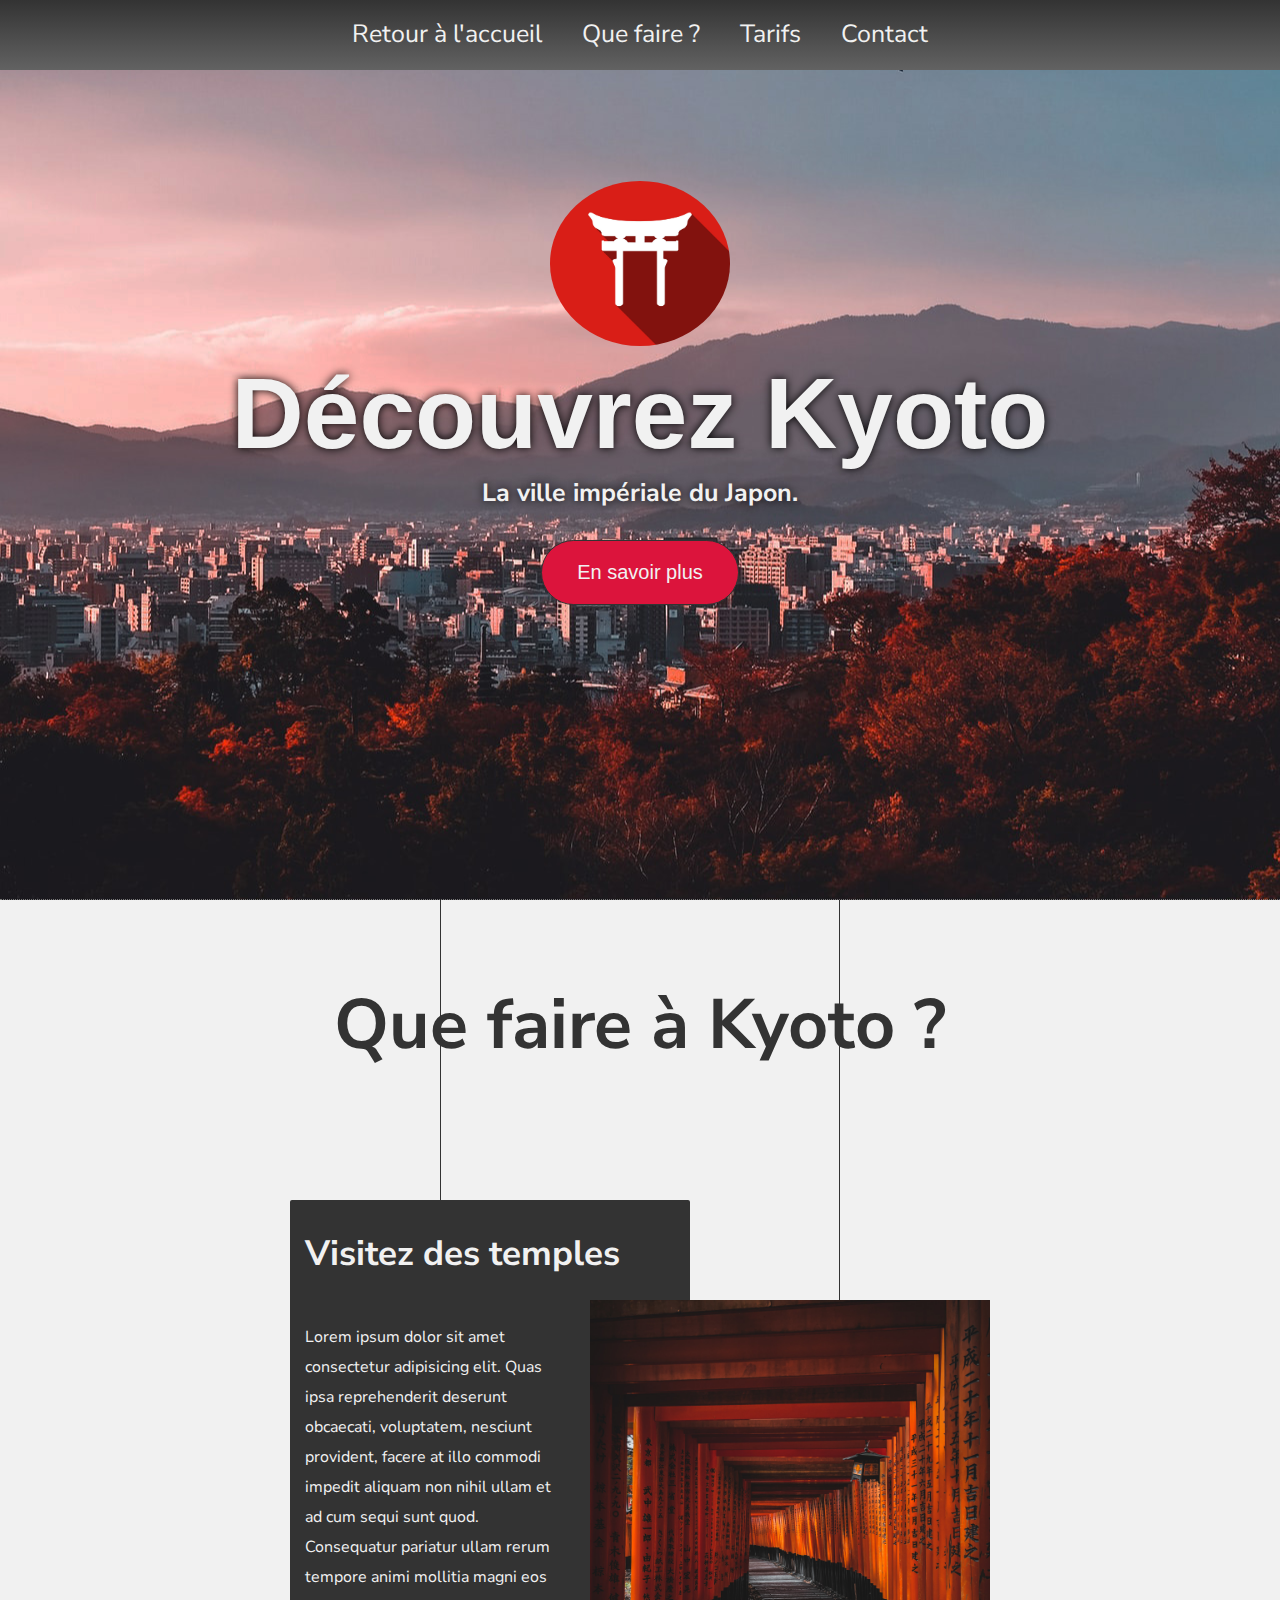
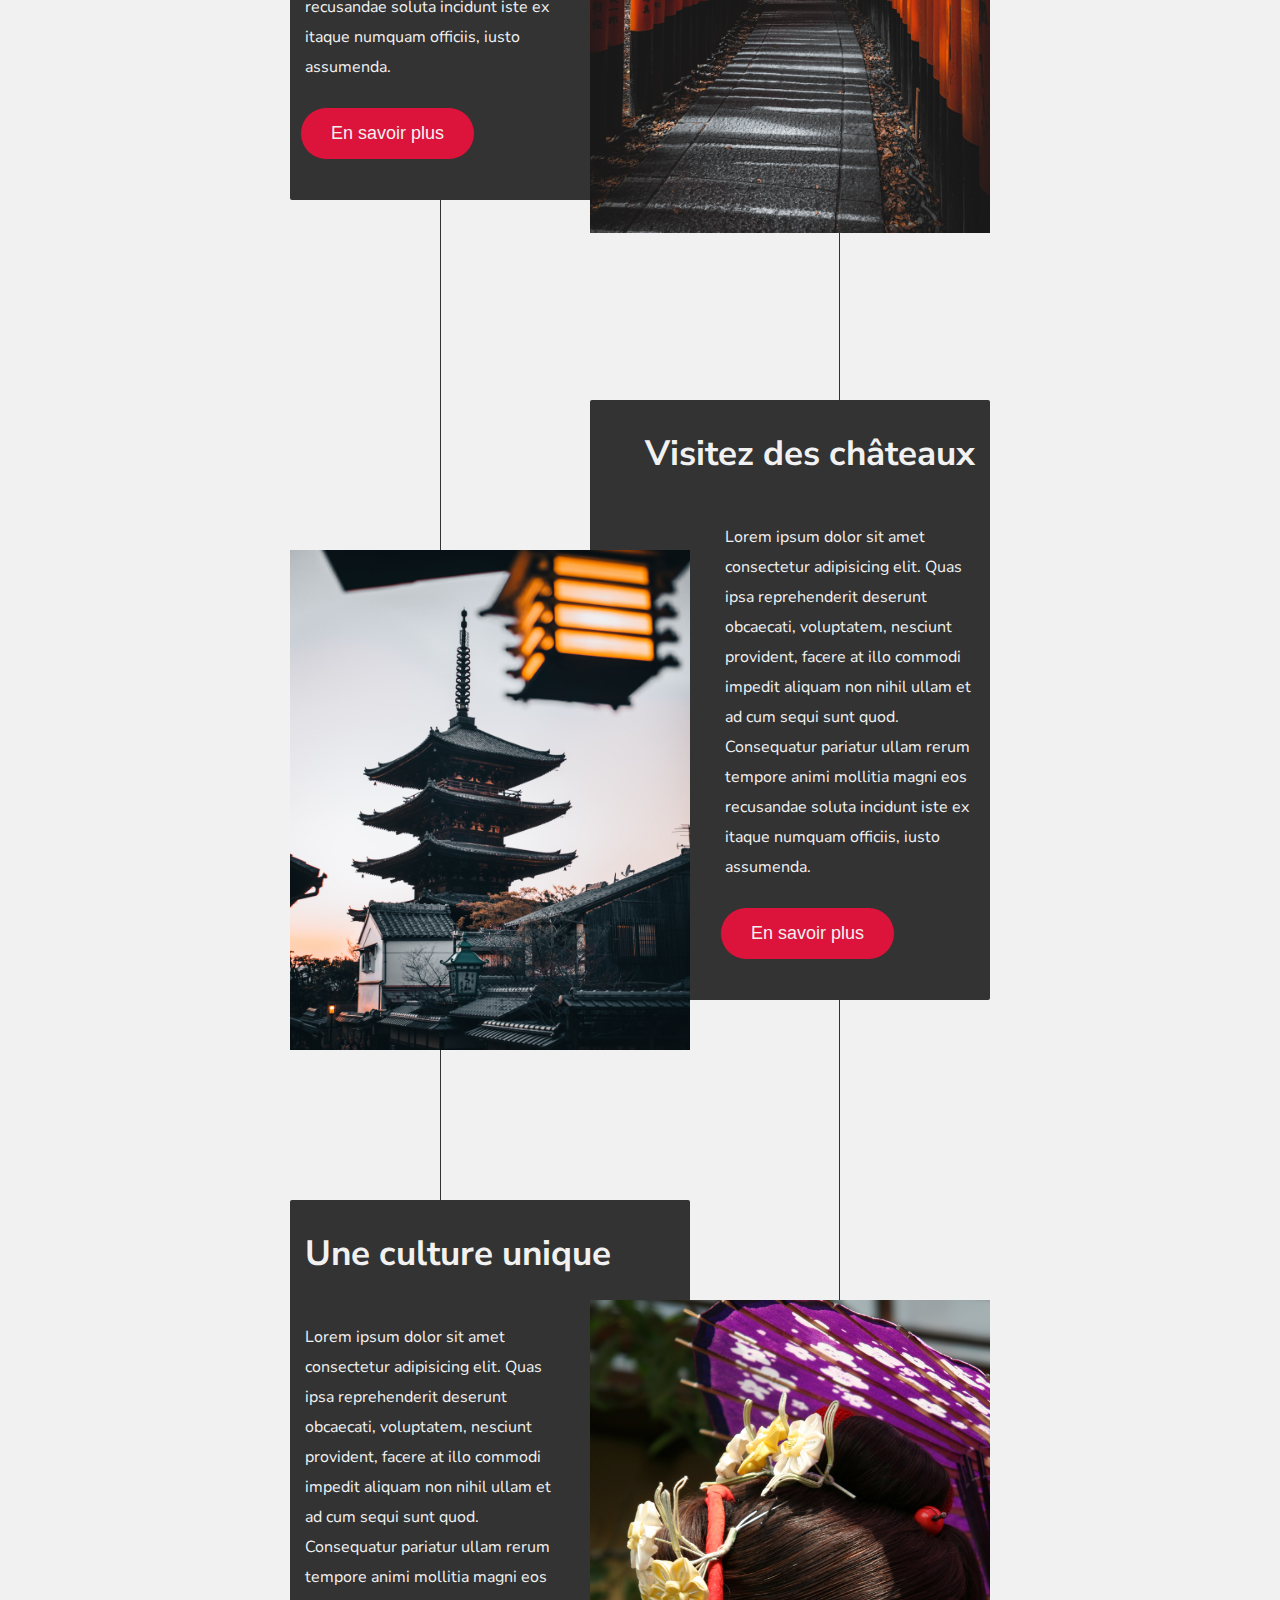
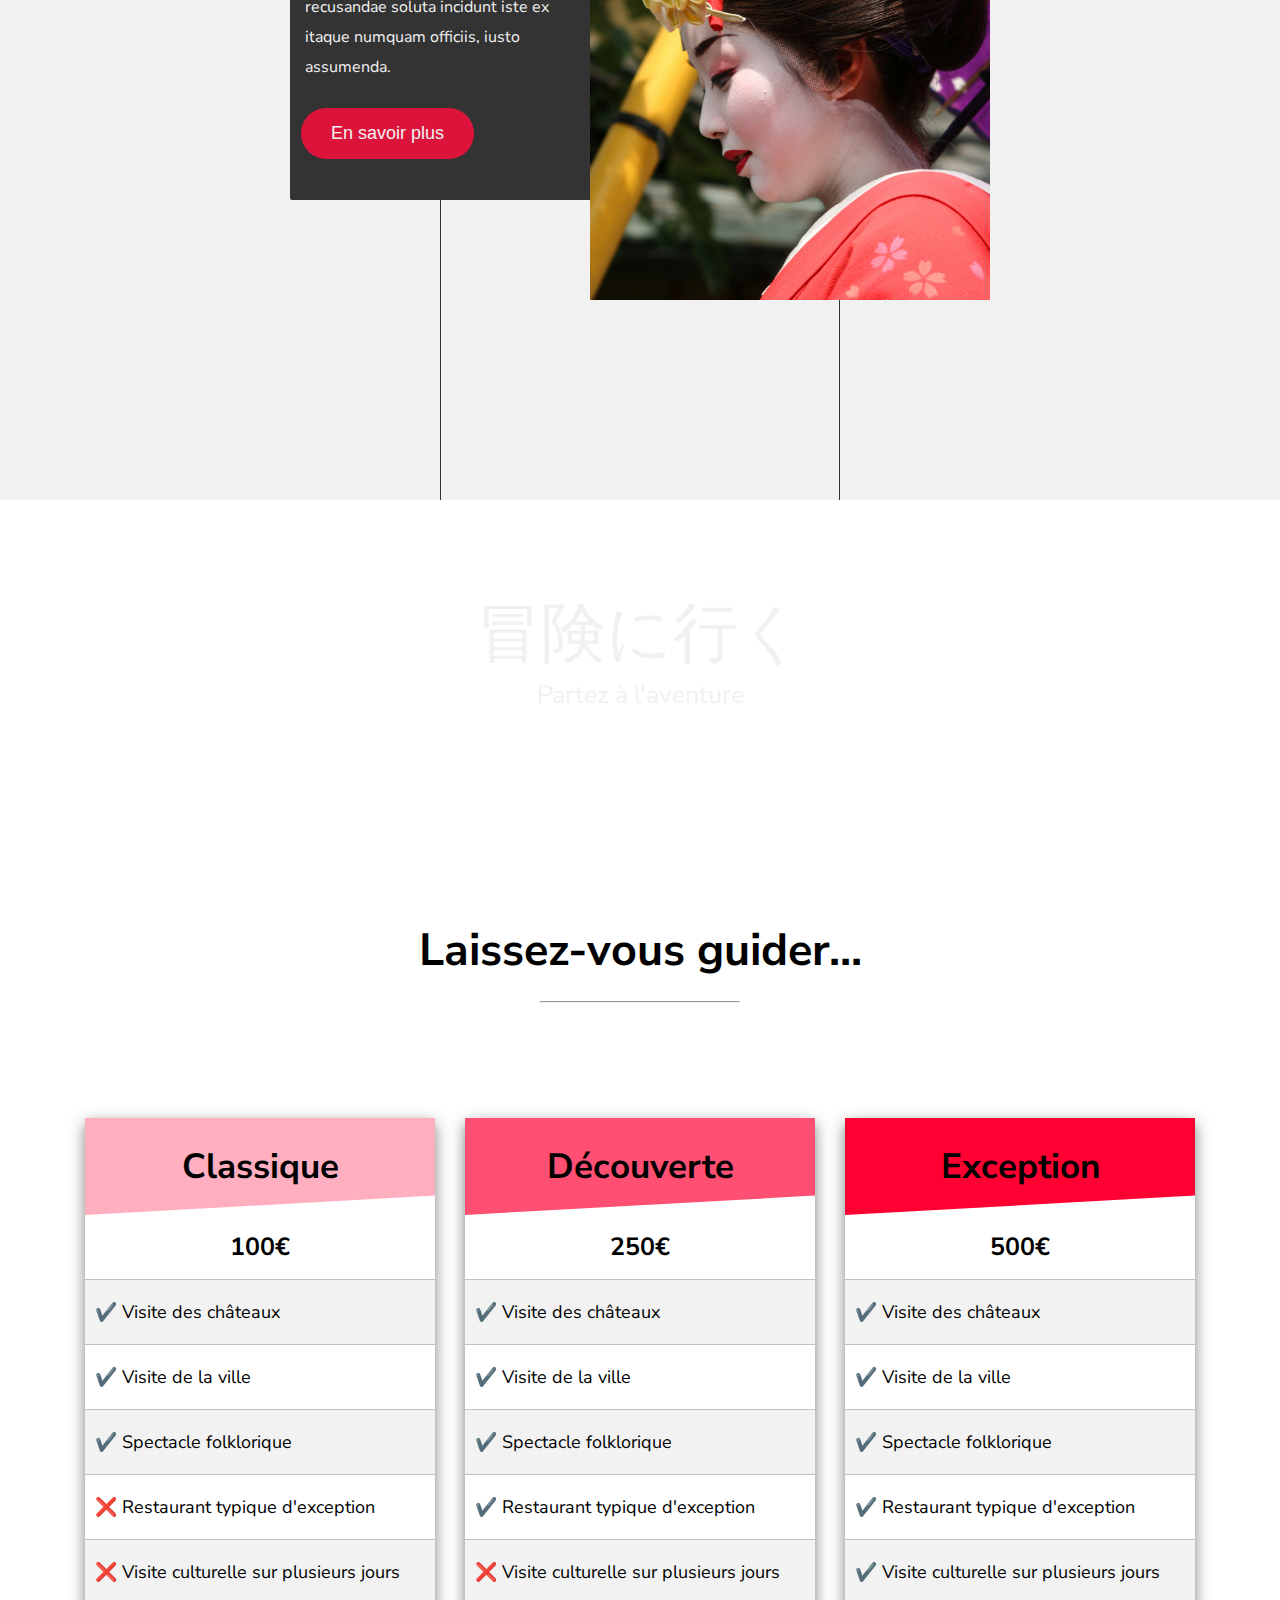
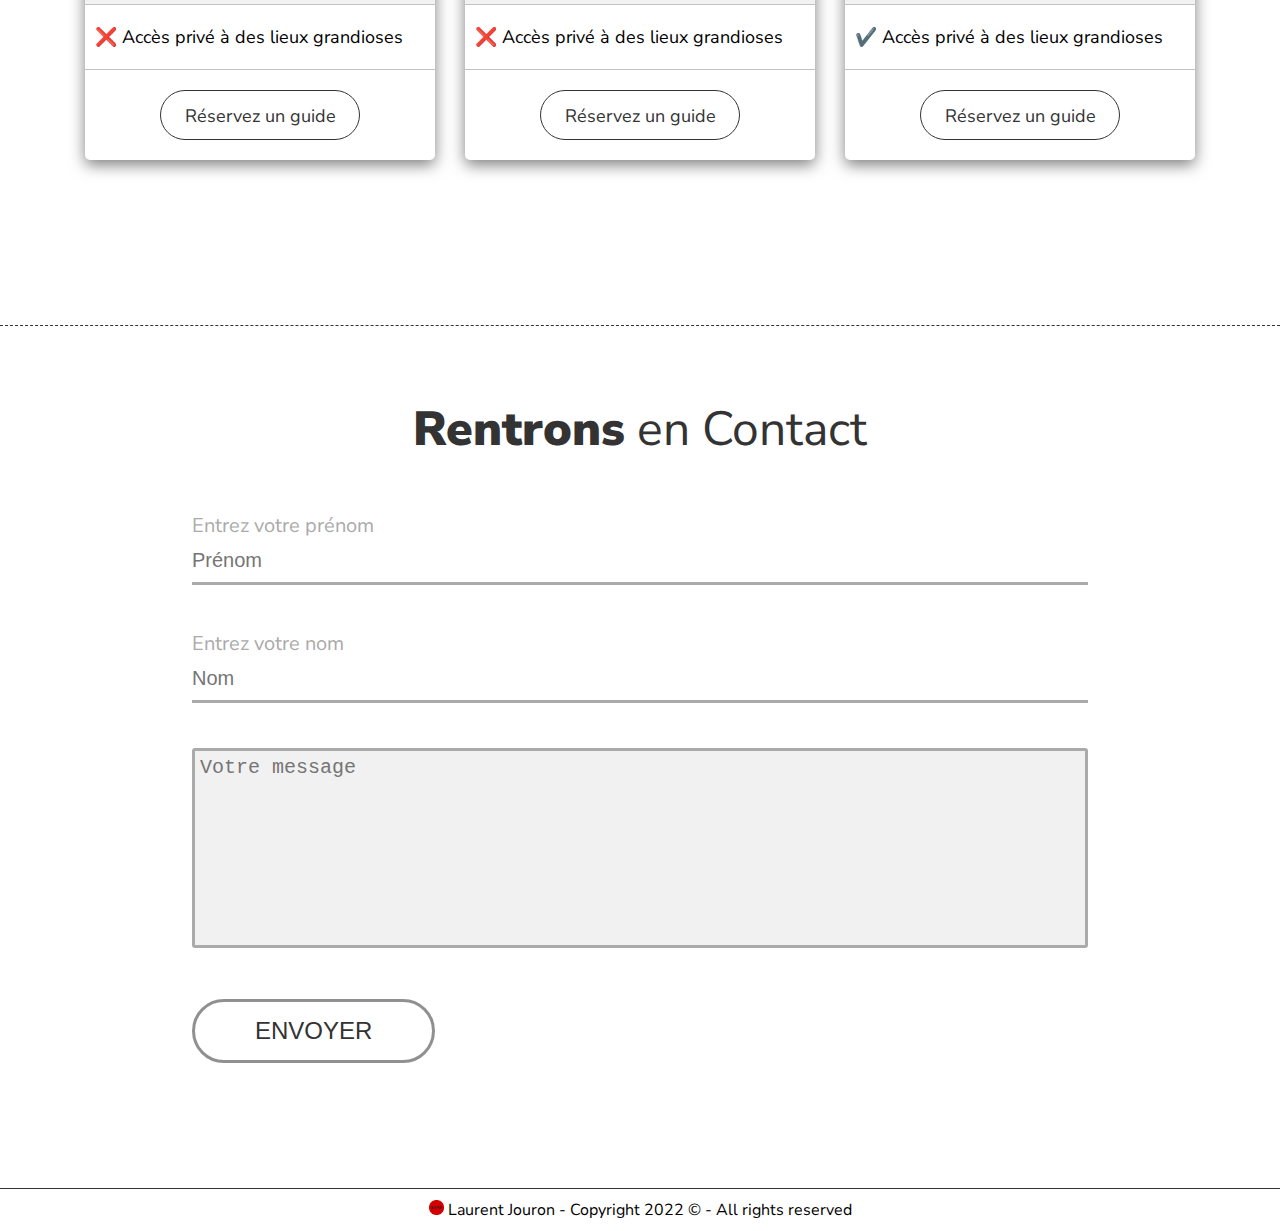
==== coiffeur_developpeur.html @ b781e4c7 "ajout Kyoto" ====
<!DOCTYPE html>
<html lang="fr">
<head>
    <meta charset="UTF-8">
    <meta name="viewport" content="width=device-width, initial-scale=1.0">
    <title>Découvrez Kyoto</title>
    <link rel="stylesheet" href="CSS/coiffeur_developpeur.css">
    <link href="https://fonts.googleapis.com/css2?family=Merienda+One&family=Raleway:wght@500&display=swap" rel="stylesheet">
    <link href="https://fonts.googleapis.com/css2?family=Nunito+Sans&display=swap" rel="stylesheet">
</head>

<body>
    <!-- Nav -->
    <nav>
        <ul class="liste-nav">
            <li class="item-nav"><a href="index.html"><span>Retour à l'accueil</span></a></li>
            <li class="item-nav"><a href="#asym"><span>Que faire ?</span></a></li>
            <li class="item-nav"><a href="#tarifs"><span>Tarifs</span></a></li>
            <li class="item-nav"><a href="#contact"><span>Contact</span></a></li>
        </ul>
        <img src="ressources/menu.svg" alt="logo menu" class="logo-menu">
    </nav>

    <div class="accueil" id="home">
        <img src="ressources/logo-porte-japon.jpg" alt="logo porte traditionnelle japon" class="logo-kyoto">
        <h1>Découvrez Kyoto</h1>
        <p class="sous-titre">La ville impériale du Japon.</p>
        <button class="btn-accueil">En savoir plus</button>
    </div>

    <!-- Section asymetrique img + texte -->
    <section class="section-asymetrique" id="asym">
        <h2>Que faire à Kyoto ?</h2>
        
        <div class="bloc-1">
            <div class="bloc-txt-1">
                <h3>Visitez des temples</h3>
                <p>Lorem ipsum dolor sit amet consectetur adipisicing elit. Quas ipsa reprehenderit deserunt obcaecati, voluptatem, nesciunt provident, facere at illo commodi impedit aliquam non nihil ullam et ad cum sequi sunt quod. Consequatur pariatur ullam rerum tempore animi mollitia magni eos recusandae soluta incidunt iste ex itaque numquam officiis, iusto assumenda.</p>
                <button class="btn-bloc-left" type="button">En savoir plus</button>
                
            </div>
                <img src="ressources/kyoto-temple.jpg" alt="couloir d'un temple de Kyoto">
     
        </div>

        <div class="bloc-2">
            <div class="bloc-txt-2">
                <h3>Visitez des châteaux</h3>
                <p>Lorem ipsum dolor sit amet consectetur adipisicing elit. Quas ipsa reprehenderit deserunt obcaecati, voluptatem, nesciunt provident, facere at illo commodi impedit aliquam non nihil ullam et ad cum sequi sunt quod. Consequatur pariatur ullam rerum tempore animi mollitia magni eos recusandae soluta incidunt iste ex itaque numquam officiis, iusto assumenda.</p>
                <button  type="button">En savoir plus</button>
            </div>
                <img src="ressources/chateau-kyoto.jpg" alt="couloir d'un temple de Kyoto">
        </div>

        <!-- bloc 3 -->
        <div class="bloc-3">
            <div class="bloc-txt-3">
                <h3>Une culture unique</h3>
                <p>Lorem ipsum dolor sit amet consectetur adipisicing elit. Quas ipsa reprehenderit deserunt obcaecati, voluptatem, nesciunt provident, facere at illo commodi impedit aliquam non nihil ullam et ad cum sequi sunt quod. Consequatur pariatur ullam rerum tempore animi mollitia magni eos recusandae soluta incidunt iste ex itaque numquam officiis, iusto assumenda.</p>
                <button class="btn-bloc-left" type="button">En savoir plus</button>
            </div>
                <img src="ressources/geisha.jpg" alt="couloir d'un temple de Kyoto">
        </div>

        <div class="ligne-gauche"></div>
        <div class="ligne-milieu"></div>
        <div class="ligne-droite"></div>
    </section>

    <!-- Section Parallax -->
    <section class="parallax">
        <p>冒険に行く</p>
        <span>Partez à l'aventure</span>
    </section> 

    <!-- Section tarifs -->
    <section class="section-tarifs" id="tarifs">
        <h3>Laissez-vous guider...</h3>
        <hr>
    <div class="container-tarifs">
        <div class="cartes-tarifs">
            <h4>Classique</h4>
            <span>100€</span>
            <p>✔️ Visite des châteaux</p>
            <p>✔️ Visite de la ville</p>
            <p>✔️ Spectacle folklorique</p>
            <p>❌ Restaurant typique d'exception</p>
            <p>❌ Visite culturelle sur plusieurs jours</p>
            <p>❌ Accès privé à des lieux grandioses</p>
            <a href="#contact">Réservez un guide</a>
        </div>

        <div class="cartes-tarifs">
            <h4>Découverte</h4>
            <span>250€</span>
            <p>✔️ Visite des châteaux</p>
            <p>✔️ Visite de la ville</p>
            <p>✔️ Spectacle folklorique</p>
            <p>✔️ Restaurant typique d'exception</p>
            <p>❌ Visite culturelle sur plusieurs jours</p>
            <p>❌ Accès privé à des lieux grandioses</p>
            <a href="#contact">Réservez un guide</a>
        </div>

        <div class="cartes-tarifs">
            <h4>Exception</h4>
            <span>500€</span>
            <p>✔️ Visite des châteaux</p>
            <p>✔️ Visite de la ville</p>
            <p>✔️ Spectacle folklorique</p>
            <p>✔️ Restaurant typique d'exception</p>
            <p>✔️ Visite culturelle sur plusieurs jours</p>
            <p>✔️ Accès privé à des lieux grandioses</p>
            <a href="#contact">Réservez un guide</a>
        </div>
    </div>
    </section> 


<!-- Section Contact -->

<section class="section-contact" id="contact">
    <h2><strong>Rentrons</strong> en Contact</h2>
    <div class="container-form">
        <form class="form-bloc">
            <div class="form-groupe">
                <label for="prenom">Entrez votre prénom</label>
                <input type="text" placeholder="Prénom" required maxlength="16" id="prenom">
            </div>
           
            <div class="form-groupe">
                <label for="nom">Entrez votre nom</label>
                <input type="text" placeholder="Nom" required maxlength="16" id="nom">
            </div>
           
            <div class="form-groupe">
                <textarea id="txt" placeholder="Votre message" required></textarea>
            </div>

            <div class="form-groupe">
                <input type="submit" value="ENVOYER" class="button-sub">
            </div>
        </form>
    </div>
</section>

<footer>
    <img id="imgCopy" src="ressources/ikigai.png"> Laurent Jouron - Copyright 2022 &copy; - All rights reserved
</footer> 
<script src="JS/coiffeur_developpeur.js"></script>
</body>
</html>
---- CSS/coiffeur_developpeur.css ----
*, ::before, ::after {
    box-sizing: border-box;
    margin: 0;
    padding: 0;
}
:root {
    --color1: #bf1e2e;  /* Rouge Defilépsie rgb(191 30 46) */
    --color2: #3c65af;  /* Bleu Defilépsie rgb(6 104 175) */
    --color3: #333333;  /* Gris rgb(51 51 51) */
    --color4: #f1f1f1;  /* Gris très clair rgb(241 241 241) */
    --color5: #002D5F;  /* Bleu foncé Expressions Parfumées rgb(0 45 95) */
    --color6: #EF9700;  /* Orange Camille Albane rgb(239 151 0) */
    --color7: #F6D14F;  /* Jaune Orangé Coiffirst rgb(246 209 76) */
    --color8: #B9B9B9;  /* gris Dessange rgb(185 185 185) */
}
html {
    scroll-behavior: smooth;
  }
body {
  font-family: Nunito sans, sans-serif;
}

/* smooth scroll */
/*------ Navigation ------*/
nav {
    position: fixed;
    height: 70px;
    width: 100%;
    background: #333;
    z-index: 100;
    border-bottom: 1px dotted #f1f1f1;
    background: linear-gradient(to bottom, #333, #626262);
}
.logo-menu {
    position: fixed;
    top: 10px;
    right: 15px;
    width: 50px;
    z-index: 200;
    display: none;
}
.liste-nav {
    /* border-bottom: 1px dotted #f1f1f1; */
    background: #333;
    background: linear-gradient(to bottom, #333, #626262);
    /* on repete sinon relative au body */
    height: 70px;
    width: 100%;
    display: flex;
    justify-content: center;
    /* pas d'align items car stretch de base */
    list-style-type: none;
    position: fixed;
    z-index: 100;
}
.item-nav {
    display: flex;
    align-items: center;
    justify-content: center;
}
.item-nav a {
    font-size: 25px;
    color: var(--color4);
    text-decoration: none;
    margin: 0 20px;
    text-align: center;
}

.item-nav a::after {
    content: '';
    display: block;
    margin: 0 auto;
    width: 0%;
    height: 2px;
    background: var(--color4);
    transition: all 0.2s ease-in-out;
}
.item-nav a:hover::after {
    width: 100%;
}

@media screen and (max-width: 700px) {
    .logo-menu {
        display: block;
    }
    .liste-nav {
        display: none;
        flex-direction: column;
        height: auto;
    }
    .liste-nav.active {
        display: block;
    }
    .item-nav {
        /* background: red; */
        height: 70px;
    }
    .item-nav:nth-child(1) {
        margin-top: 70px;
    }
}

/*------ Accueil ------*/
.accueil {
    width: 100%;
    height: 100vh;
    background-image: url(../ressources/accueil-pic-lum-down.jpg);
    background-position: center; 
    /* contre le margin collapsing */
    padding-top: 1px;
    border-bottom: 1px dotted #777777;
}

.logo-kyoto {
    border-radius: 50%;
    width: 180px;
    display: block;
    margin: 180px auto 0;
}
.accueil h1 {
    text-align: center;
    font-size: 100px;
    text-shadow: 0 0 10px rgba(0,0,0,1);
    color: var(--color4);
    margin: 10px 0 0px 0;
    font-family: Merienda one, sans-serif;
    
}
.sous-titre {
    text-align: center;
    font-size: 25px;
    font-weight: bold;
    color: var(--color4);
    margin: 5px 0;
    text-shadow: 0 0 10px rgba(0,0,0,1);
}
.btn-accueil {
    border-radius: 9999px;
    outline: 0;
    border: 0;
    background: crimson;
    border: 1px solid var(--color3);
    color: var(--color4);
    padding: 20px 35px;
    font-size: 20px;
    display: block;
    margin: 30px auto 0;
    cursor: pointer;
    transition: all 0.2s ease-in-out;
}
.btn-accueil:hover {
    background: rgb(177, 0, 36);
    color: #fff;
}

@media screen and (max-width: 850px) {
    .accueil {
        /* pixel car vh relatif */
        height: 650px;
    }
    .logo-kyoto {
        margin: 120px auto 0;
    }
    .accueil h1 {
        font-size: 60px;
    }
    .sous-titre {
        font-size: 23px;
    }
    .btn-accueil {
        padding: 18px 30px;
        font-size: 18px;
        margin: 15px auto 0;
    }
}

@media screen and (max-width: 400px) {
    .accueil {
        /* pixel car vh relatif */
        height: 550px;
    }
    .logo-kyoto {
        width: 150px;
        margin: 110px auto 0;
    }
    .accueil h1 {
        font-size: 35px;
    }
    .sous-titre {
        font-size: 20px;
    }
    .btn-accueil {
        padding: 15px 25px;
        font-size: 16px;
        margin: 15px auto 0;
    }
    .logo-menu {
        top: 15px;
        width: 40px;
    }
}

/* Section asymétrique */
.section-asymetrique {
    display: grid;
    grid-template: 200px repeat(24, 150px) / 1fr 600px 1fr 600px 1fr;
    background: var(--color4);
}
.section-asymetrique h2 {
    grid-area: 1 / 1 / 2 / -1;
    display: flex;
    justify-content: center;
    align-items: center;
    color: var(--color3);
    font-size: 70px;
    padding-top: 50px;
}

/* bloc-1 */
.bloc-1 {
    grid-area: 3 / 2 / 8 / 3;
    /* background: #000; */
    /* border: 1px solid #000; */
    background: var(--color3);
    color: var(--color4);
    position: relative;
    left: 100px;
    border-radius: 2px;
}
.bloc-1 img{
    position: absolute;
    left: 300px;
    top: 100px;
    width: 100%;
}
.bloc-txt-1 {
    /* background: #000; */
    width: 50%;
    height: 100%;
}
.bloc-txt-1 h3 {
    width: 150%!important;
    font-size: 35px;
    margin: 15px 0;
    padding: 15px;
}
.bloc-txt-1 p {
    line-height: 40px;
    padding: 15px;
}
.btn-bloc-left {
    border-radius: 9999px;
    outline: 0;
    border: 0;
    background: crimson;
    border: 1px solid var(--color3);
    color: var(--color4);
    padding: 20px 35px;
    font-size: 20px;
    display: block;
    margin: 10px auto;
    cursor: pointer;
    transition: all 0.2s ease-in-out;
}

/* bloc 2 */
.bloc-2 {
    grid-area: 10 / 4 / 15 / 5;
    /* background: #000; */
    /* border: 1px solid #000; */
    background: #333;
    color: #f1f1f1;
    position: relative;
    right: 100px;
    border-radius: 2px;
}
.bloc-2 img {
    position: absolute;
    right: 300px;
    top: 100px;
    width: 100%;
}
/* copie colle change 2 */
.bloc-txt-2 {
    /* background: #000; */
    position: absolute;
    right: 0;
    width: 50%;
    height: 100%;
}
.bloc-txt-2 h3 {
    position: relative;
    right: 50px;
    width: 150%!important;
    font-size: 35px;
    margin: 15px 0;
    padding: 15px;
}
.bloc-txt-2 p {
    line-height: 40px;
    padding: 15px;
}
.bloc-txt-2 button {
    border-radius: 9999px;
    outline: 0;
    border: 0;
    background: crimson;
    border: 1px solid var(--color3);
    color: var(--color4);
    padding: 20px 35px;
    font-size: 20px;
    display: block;
    margin: 10px auto;
    cursor: pointer;
    transition: all 0.2s ease-in-out;
}

/* bloc 3 */
.bloc-3 {
    grid-area: 17 / 2 / 22 / 3;
    /* background: #000; */
    /* border: 1px solid #000; */
    background: #333;
    color: #f1f1f1;
    position: relative;
    left: 100px;
    border-radius: 2px;
}
.bloc-3 img{
    position: absolute;
    left: 300px;
    top: 100px;
    width: 100%;
}
.bloc-txt-3 {
    /* background: #000; */
    width: 50%;
    height: 100%;
}
.bloc-txt-3 h3 {
    width: 150%!important;
    font-size: 35px;
    margin: 15px 0;
    padding: 15px;
}
.bloc-txt-3 p {
    line-height: 40px;
    padding: 15px;
}


/* Lignes verticales */
.ligne-gauche {
    grid-area: 1 / 2 / -1 / 3;
    border-left: 1px solid #333;
}
.ligne-milieu  {
    grid-area: 1 / 3 / -1 / 4;
    border-right: 1px solid #333;
}
.ligne-droite {
    grid-area: 1 / 5 / -1 / 6;
    border-left: 1px solid #333;
}

/* Media section asymétrique */
/* On fait du desktop first car c'est leur première fois. Explique le. */
@media screen and (max-width: 1550px) {
    .section-asymetrique {
        /* on monte les rows et change les cols */
        /* plus long, plus centré */
        grid-template: 200px repeat(26, 100px) / 1fr 400px  1fr;
    }
    /* on centre et on rapetisse */
    .bloc-1 {
        grid-area: 3 / 2 / 9 / 3;
        left: -150px;
    }
    .bloc-txt-1 {
        width: 70%;
    }
    .bloc-txt-1 p {
        line-height: 30px;
        padding: 15px;
    }
    .btn-bloc-left {
        padding: 15px 30px;
        font-size: 18px;
        margin: 10px;
    }
    
    /* b2 */
    .bloc-2 {
        grid-area: 11 / 2 / 17 / 3;
        right: -150px;
    }
    .bloc-txt-2 {
        width: 70%;
    }
    .bloc-2 img {
        top: 150px;
    }
    .bloc-txt-2 h3 {
        right: 80px;
    }
    .bloc-txt-2 p {
        line-height: 30px;
        padding: 15px;
    }
    .bloc-txt-2 button {
        padding: 15px 30px;
        font-size: 18px;
        margin: 10px;
    }

    /* b3 */
    .bloc-3 {
        grid-area: 19 / 2 / 25 / 3;
        left: -150px;
    }
    .bloc-3 img{
        position: absolute;
        left: 300px;
        top: 100px;
        width: 100%;
    }
    .bloc-txt-3 {
        width: 70%;
    }
    .bloc-txt-3 p {
        line-height: 30px;
        padding: 15px;
    }
    /* Lignes */
    .ligne-gauche {
        /* on rajoute une autre ligne */
        border-right: 1px solid #333;
    }
    /* de toute façon elles n'existent plus. */
    .ligne-milieu  {
        display: none;
    }
    .ligne-droite {
        display: none;
    }
}

@media screen and (max-width: 770px) {
    /* plus de rows, on passe les images en dessous */
    .section-asymetrique {
        grid-template: 200px repeat(35, 100px) / 1fr 400px  1fr;
    }
    .section-asymetrique h2 {
        font-size: 50px;
        padding-top: 0px;
        /* background: #000; */
    }
    
    /* on centre et on rapetisse */
    .bloc-1 {
        grid-area: 2 / 2 / 8 / 3;
        left: 0px;
        /* rajoute la bordure à l'image également, qui est son enfant */
        border-bottom: 1px solid #f1f1f1;
    }
    .bloc-1 img{
        position: absolute;
        left: 0px;
        top: 600px;
    }
    .bloc-txt-1 {
        width: 100%;
    }
    .bloc-txt-1 h3 {
        width: 100%!important;
        text-align: center;
        margin: 15px 0 0;
    }
    .bloc-txt-1 p {
        font-size: 20px;
        line-height: 40px;
    }
    .btn-bloc-left {
        margin: 10px auto;
    }
    
    /* b2 */
    .bloc-2 {
        grid-area: 13 / 2 / 19 / 3;
        right: 0px;
        border-top: 1px solid #f1f1f1;
    }
    .bloc-txt-2 h3 {
        position: relative;
        right: 0px;
        width: 100%!important;
        text-align: center;
        font-size: 35px;
        margin: 15px 0 0;
    }
    .bloc-txt-2 {
        width: 100%;
    }
    .bloc-2 img {
        position: absolute;
        right: 0px;
        top: 600px;
    }
    .bloc-txt-2 p {
        line-height: 40px;
        font-size: 20px;
    }
    .bloc-txt-2 button {
        margin: 10px auto;
    }

    /* b3 */
    .bloc-3 {
        grid-area: 24 / 2 / 30 / 3;
        left: 0px;
        border-top: 1px solid #f1f1f1;
    }
    .bloc-3 img{
        position: absolute;
        left: 0px;
        top: 600px;
        width: 100%;
    }
    .bloc-txt-3 {
        width: 100%;
    }
    .bloc-txt-3 h3 {
        width: 100%!important;
        text-align: center;
        margin: 15px 0 0;
    }
    .bloc-txt-3 p {
        line-height: 40px;
        font-size: 20px;
    }
}

@media screen and (max-width: 430px) {
    /* plus de rows, on passe les images en dessous */
    .section-asymetrique {
        grid-template: 200px repeat(32, 100px) / 1fr 320px  1fr;
    }
    .section-asymetrique h2 {
        grid-area: 1 / 1 / 2 / -1;
        font-size: 30px;
    }
    
    /* on centre et on rapetisse */
    /* on baisse tout d'un cran vu que les image se sont retrecies */
    /* les blocs recouvrent un peu les images c'es tok */
    .bloc-txt-1 h3 {
        font-size: 25px;
    }
    .bloc-txt-1 p {
        font-size: 16px;
    }

    /* b2 */
    .bloc-2 {
        grid-area: 12 / 2 / 18 / 3;
        right: 0px;
    }
    .bloc-txt-2 h3 {
        font-size: 25px;
    }
    .bloc-txt-2 {
        width: 100%;
    }
    .bloc-2 img {
        position: absolute;
        right: 0px;
        top: 600px;
    }
    .bloc-txt-2 p {
        font-size: 16px;
    }
    .bloc-txt-2 button {
        margin: 10px auto;
    }

    /* b3 */
    .bloc-3 {
        grid-area: 22 / 2 / 28 / 3;
    }
    .bloc-3 img{
        top: 600px;
    }
    .bloc-txt-3 h3 {
        font-size: 25px;
    }
    .bloc-txt-3 p {
        font-size: 16px;
    }
}

/* Section parallax */
.parallax {
    width: 100%;
    height: 300px;
    background: url(../ressources/parallax-large-flou.jpg);
    background-attachment: fixed;
    display: flex;
    justify-content: center;
    align-items: center;
    flex-direction: column;
}
.parallax p {
    font-size: 65px;
    color: var(--color4);
    text-align: center;
}
.parallax span {
    display: block;
    font-size: 25px;
    color: var(--color4);
    text-align: center;
}

@media screen and (max-width: 400px){
    .parallax p {
        font-size: 55px;
    }
}

/* Section Tarifs */
.section-tarifs {
    padding-bottom: 150px;
    border-bottom: 1px dashed var(--color3);
}
.section-tarifs h3 {
    text-align: center;
    font-size: 45px;
    margin: 120px 0 20px;
    padding: 0 30px;
}
.section-tarifs hr {
    width: 200px;
    margin: 20px auto 100px;
}
.container-tarifs {
    display: flex;
    justify-content: center;
    flex-wrap: wrap;
}
.cartes-tarifs {
    width: 350px;
    height: auto;
    border-radius: 5px;
    margin: 15px 15px;
    cursor: pointer;
    box-shadow: 0 5px 15px rgba(0,0,0,0.5);
    transition: all 0.2s ease-in-out;
    position: relative;
}
.cartes-tarifs:hover {
    transform: translateY(-5px);
}
.cartes-tarifs h4 {
    text-align: center;
    padding: 25px 20px;
    font-size: 35px;
    clip-path: polygon(0 0, 100% 0%, 100% 80%, 0 100%);
    background: #ffafbf;
}
.cartes-tarifs span {
    display: block;
    text-align: center;
    padding: 15px;
    font-size: 25px;
    font-weight: bold;
}
.cartes-tarifs:nth-child(2) h4 {
    background: #ff5073;
}
.cartes-tarifs:nth-child(3) h4 {
    background: #ff0033;
}
.cartes-tarifs p {
    font-size: 18px;
    padding: 20px 10px;
    border-top: 1px solid rgb(194, 194, 194);
}
.cartes-tarifs p:last-of-type{
    border-bottom: 1px solid rgb(194, 194, 194);
}
.cartes-tarifs p:nth-child(odd) {
    background: rgba(195, 195, 195, 0.219);
}
.cartes-tarifs a {
    display: block;
    text-decoration: none;
    border: 1px solid var(--color3);
    text-align: center;
    width: 200px;
    height: 50px;
    border-radius: 9999px;
    color: var(--color3);
    font-size: 18px;
    line-height: 50px;
    margin: 20px auto;
    transition: all 0.2s ease-in-out;
}
.cartes-tarifs a:hover  {
    background: var(--color3);
    color: var(--color4);
}

@media screen and (max-width: 900px) {
    .section-tarifs h3 {
        text-align: center;
        font-size: 35px;
        margin: 80px 0 80px;
    }
}

@media screen and (max-width: 425px) {
    .section-tarifs h3 {
        font-size: 30px;
        padding: 0 10px;
    }
}

/* Section Contact */
.section-contact {
    width: 100%; 
    padding-bottom: 100px;
}
.section-contact h2 {
    text-align: center;
    color: #333;
    font-size: 48px;
    font-weight: 400;
    margin-bottom: 50px;
    padding: 70px 0 0 0px;
}
.section-contact h2 strong {
    font-weight: 900;
}
.container-form {
    margin: 0 auto;
    width: 70%;
}
.form-groupe {
    position: relative;
    margin-bottom: 45px;
}
.form-groupe label {
    color: #aaa;
    font-size: 20px;
    transition: 0.4s ease-out;
}
.form-groupe input {
    display: block;
    width: 100%;
    padding: 10px 0px;
    border: none;
    outline: none;
    background: none;
    border-bottom: 3px solid #aaa;
    color: #666;
    font-size: 20px;
    transition: 0.4s ease-out;
}
textarea {
    width: 100%;
    height: 200px;
    border: none;
    border: 3px solid #aaa;
    border-radius: 3px;
    padding: 5px;
    resize: none;
    outline: none;
    font-size: 20px;
    transition: 0.4s all ease-out;
    background: #f1f1f1;
}

/* le groupe du btn */
.form-groupe:nth-child(4) {
    margin-bottom: 25px;
    justify-content: flex-start;
}
.form-groupe .button-sub {
    display: block;
    width: auto;
    padding: 15px 60px;
    border: 3px solid rgb(144,144,144);
    border-radius: 999px;
    background-image: linear-gradient(to right, transparent 50%, rgb(65,65,65) 50%, rgb(134,134,134));
    background-size: 200%;
    color: #333;
    font-size: 24px;
    font-weight: 500;
    cursor: pointer;
}
.form-groupe .button-sub:hover {
    color: #fff;
    background-position: 100%;
    border: 3px solid #fff;
}

@media screen and (max-width: 1300px) {
    .section-contact h2 {
        padding: 70px 0 0 0;
    }
    .container-form{
        padding-left: 0;
    }
    .form-groupe:nth-child(4){
        justify-content: center;
    }
}

/* Footer */
footer {
    border-top: 1px solid #333;
    width: 100%;
    text-align: center;
    padding: 10px 0;
}
@media screen and (max-width: 1300px) {
    footer {
        padding-left: 0px;
    }
}
#imgCopy {
	width: 15px;
	height: 15px;
}
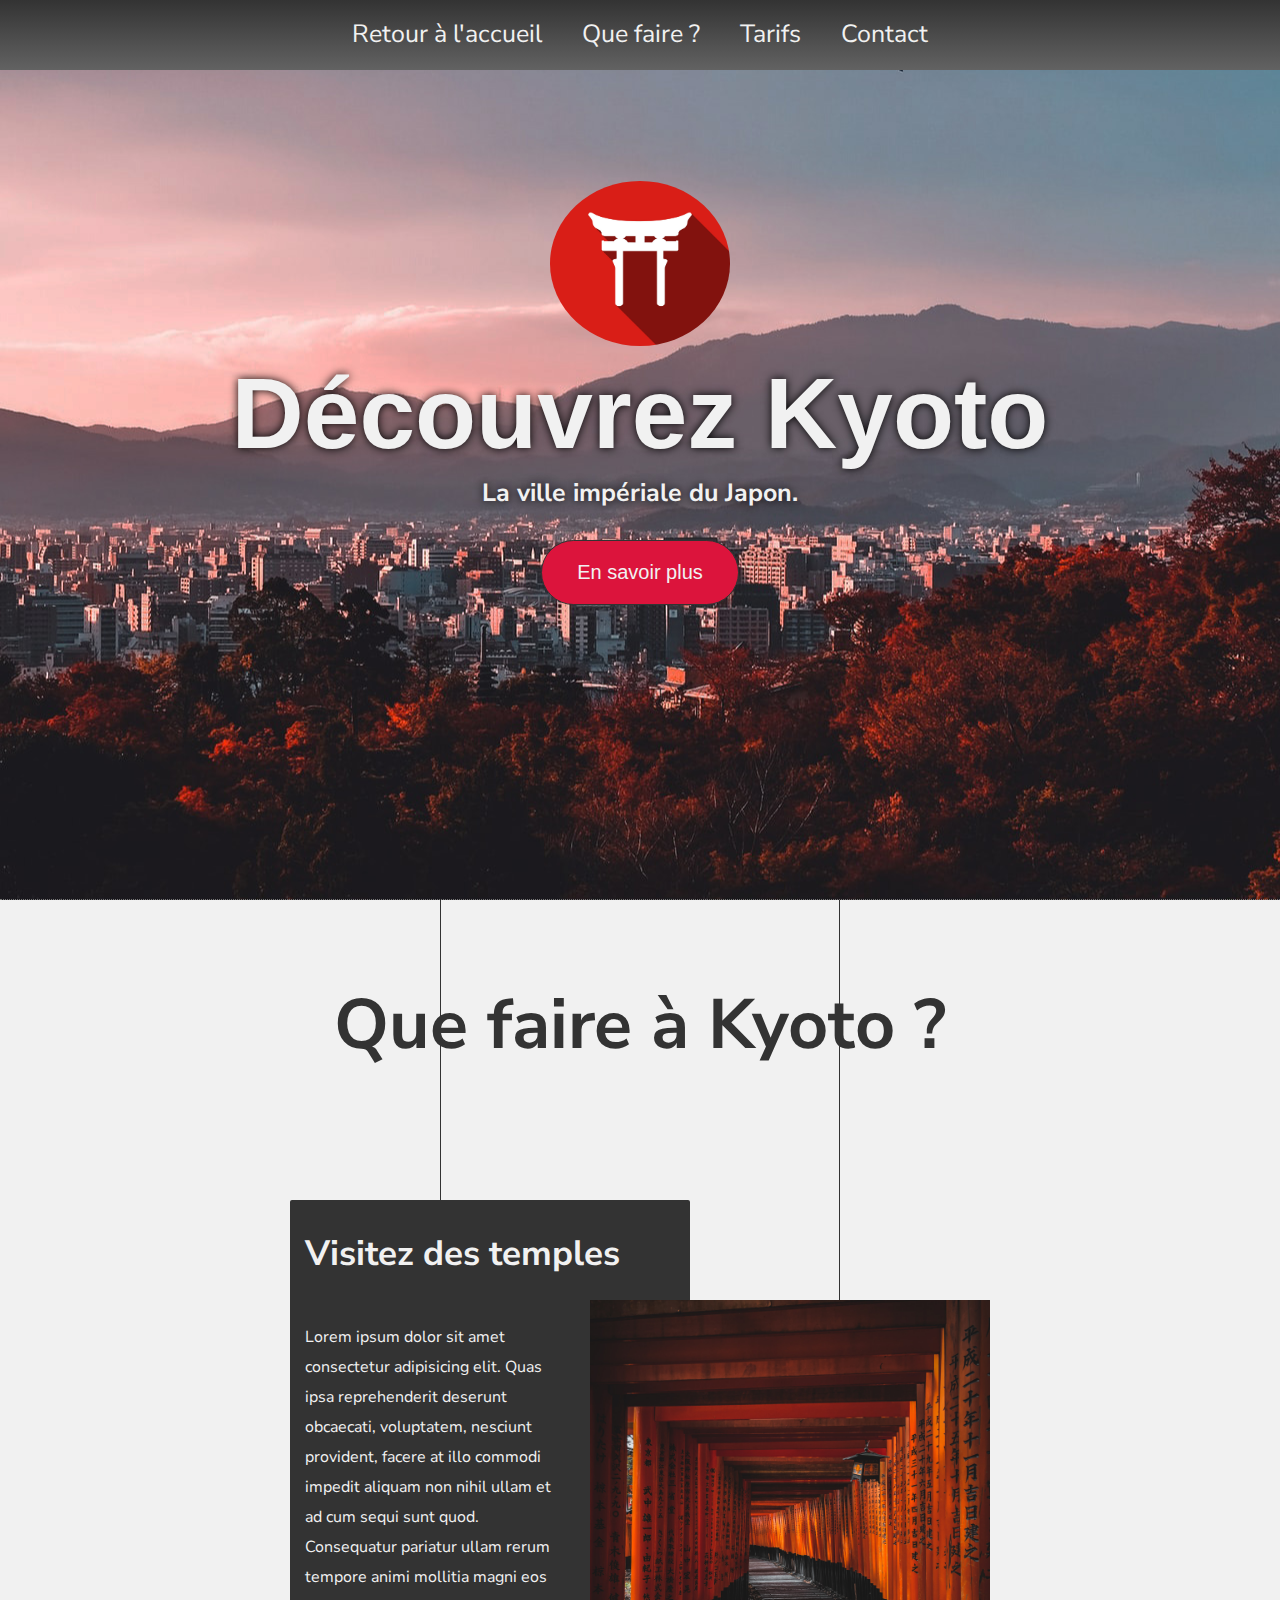
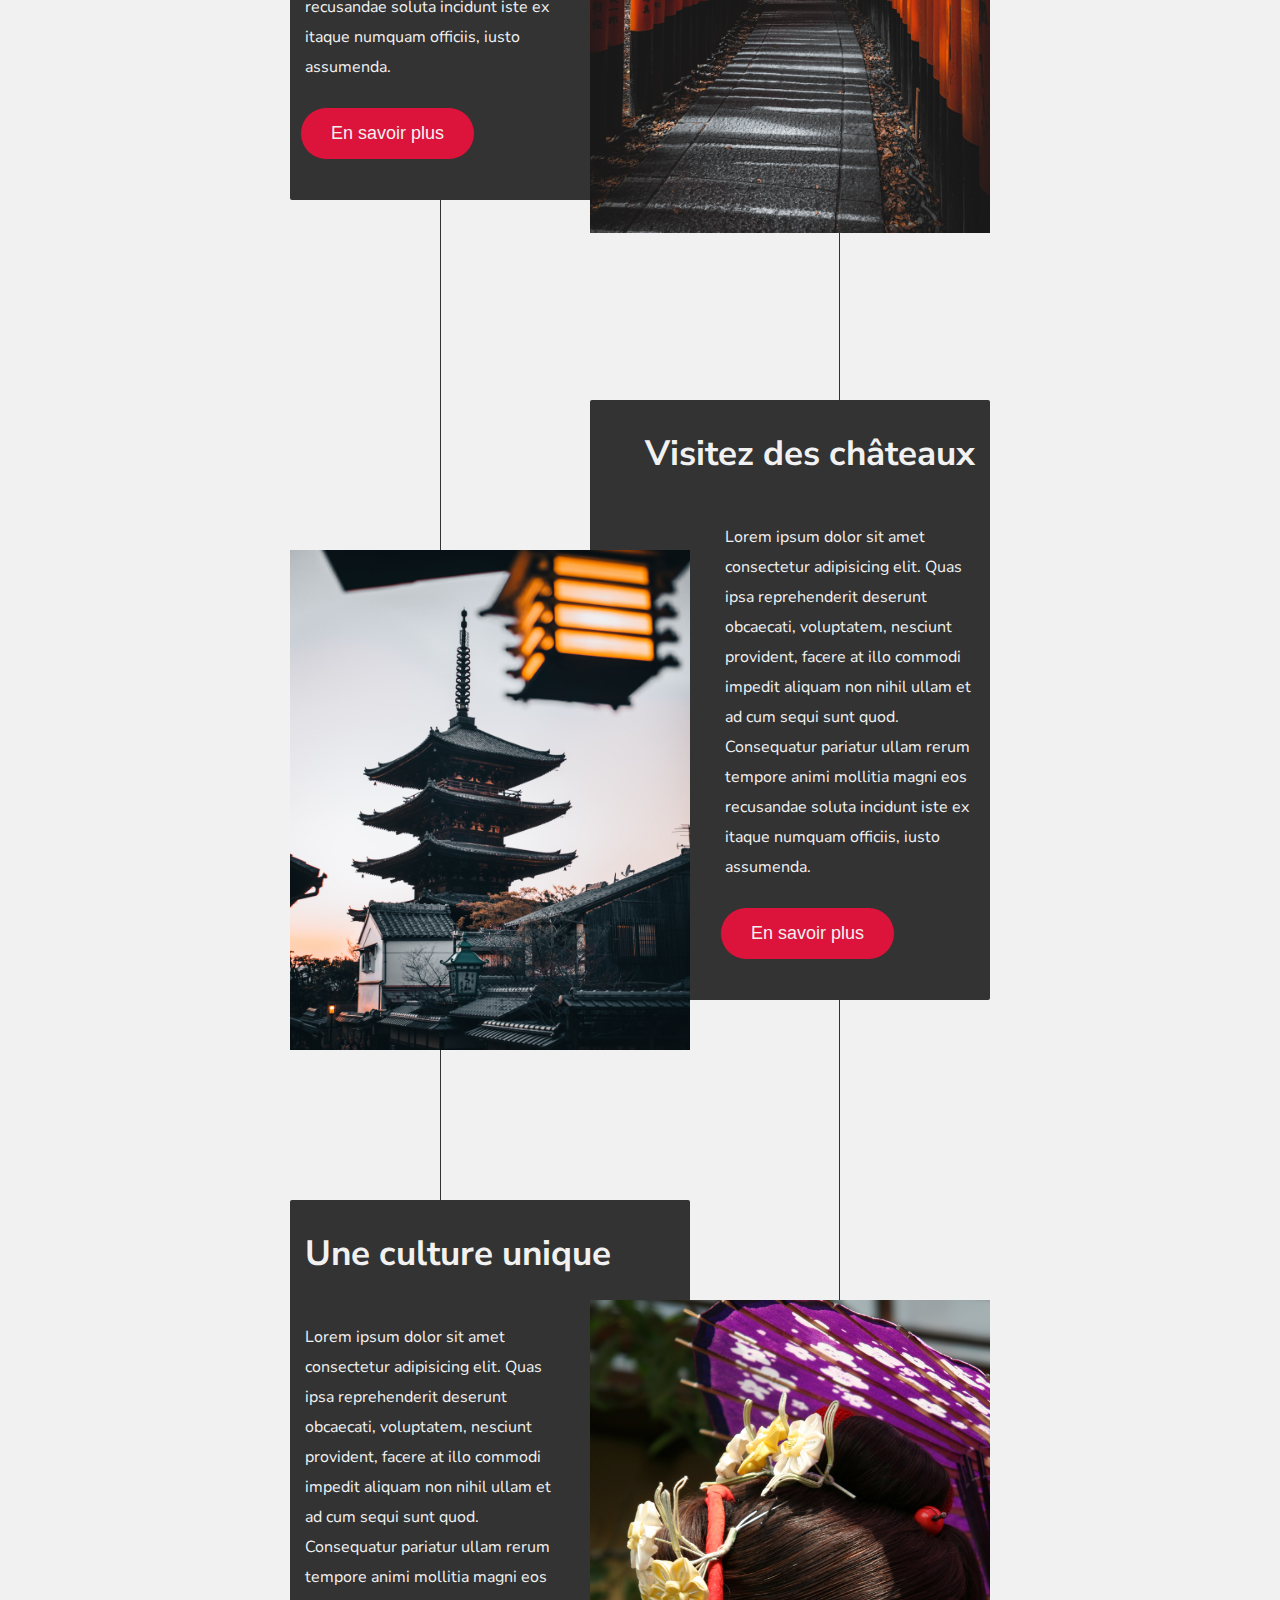
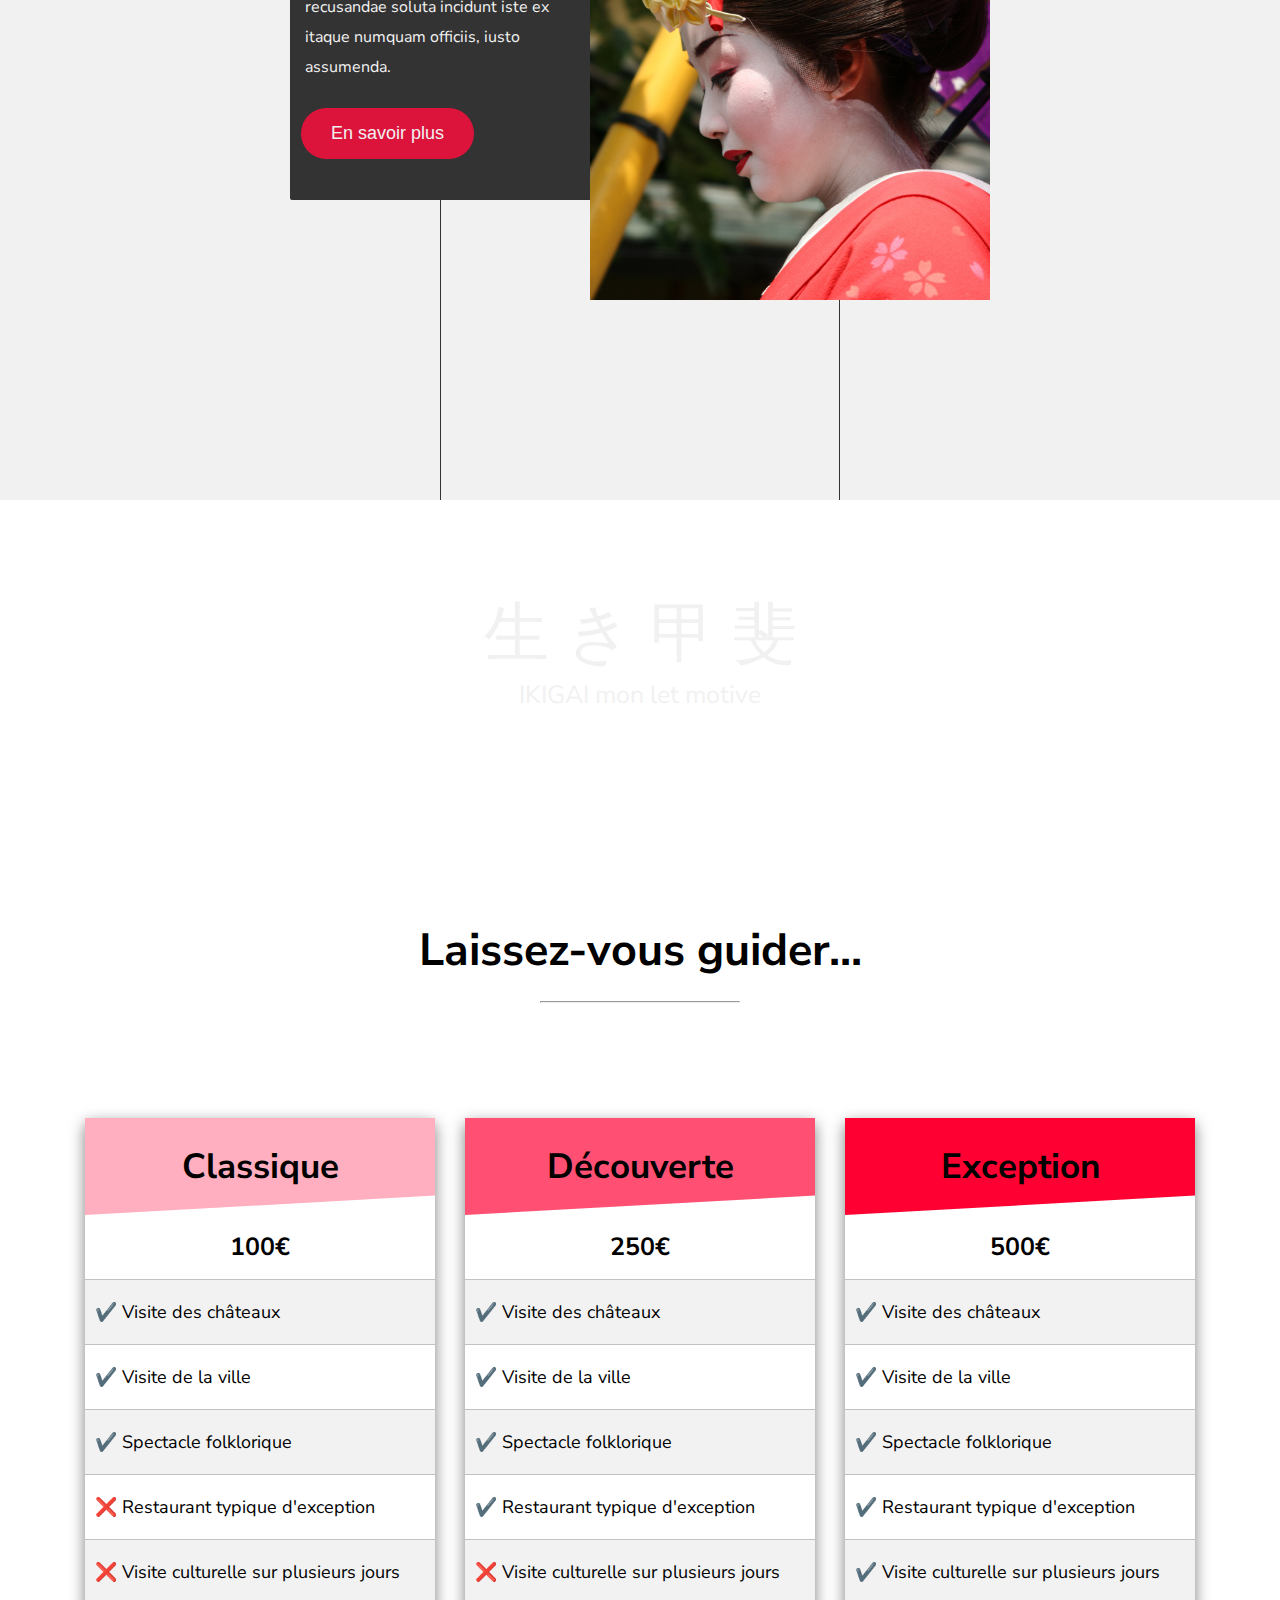
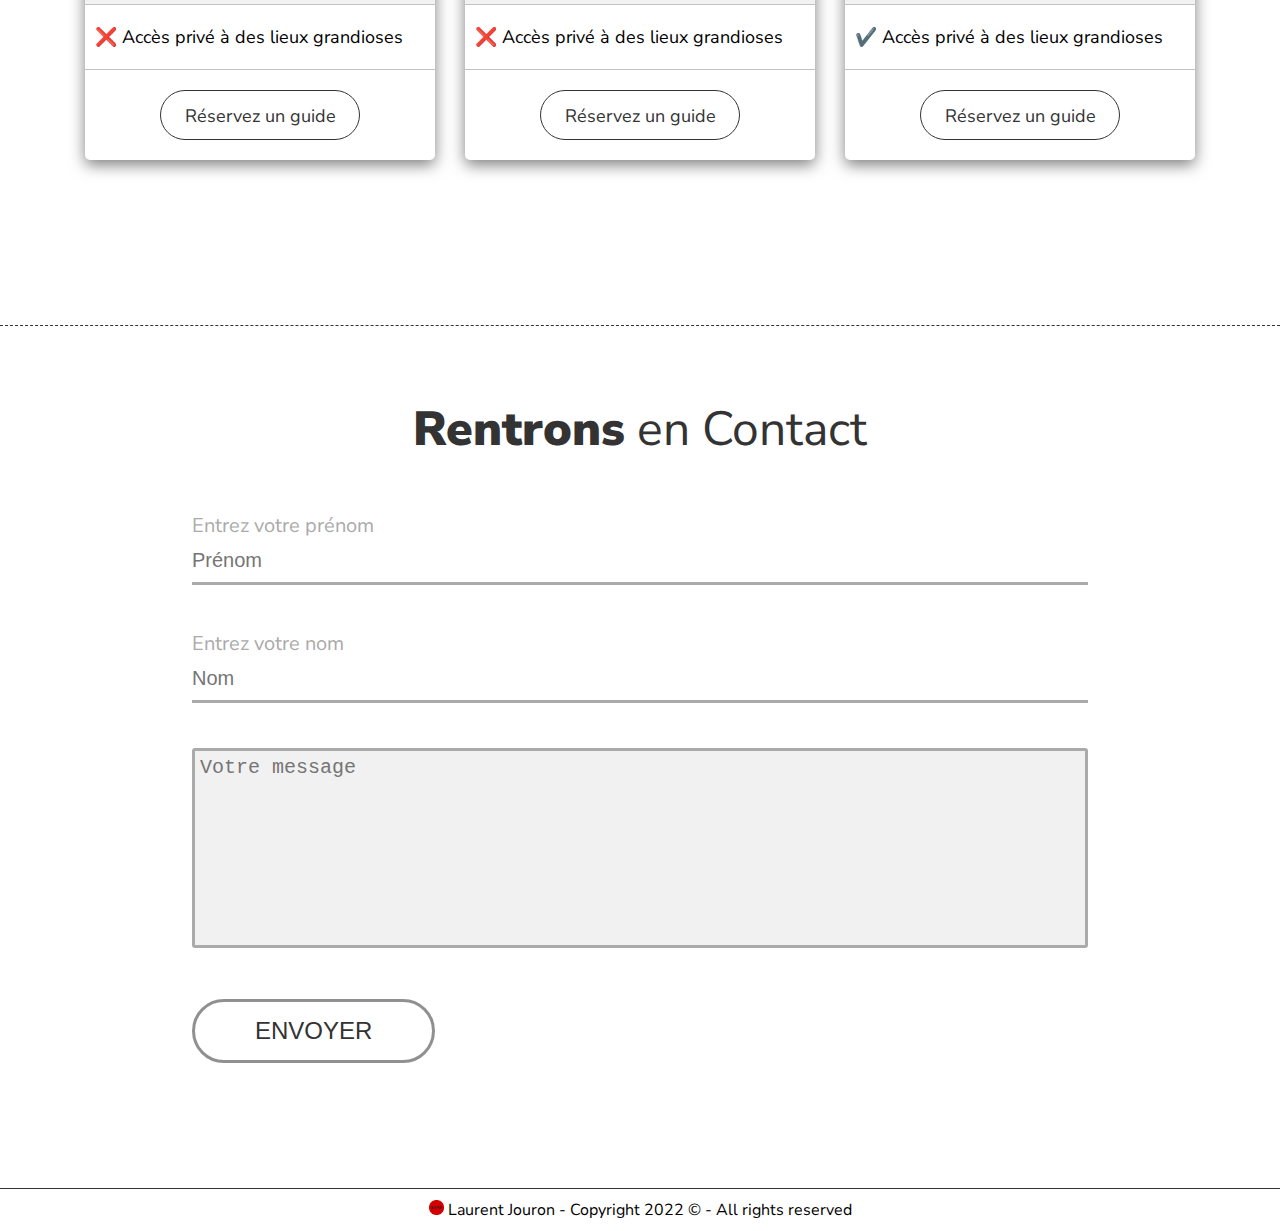
==== commit 322cf48e: "commit 29/03/2022" ====
--- a/coiffeur_developpeur.html
+++ b/coiffeur_developpeur.html
@@ -69,8 +69,8 @@
 
     <!-- Section Parallax -->
     <section class="parallax">
-        <p>冒険に行く</p>
-        <span>Partez à l'aventure</span>
+        <p>生 き 甲 斐</p>
+        <span>IKIGAI mon let motive</span>
     </section> 
 
     <!-- Section tarifs -->
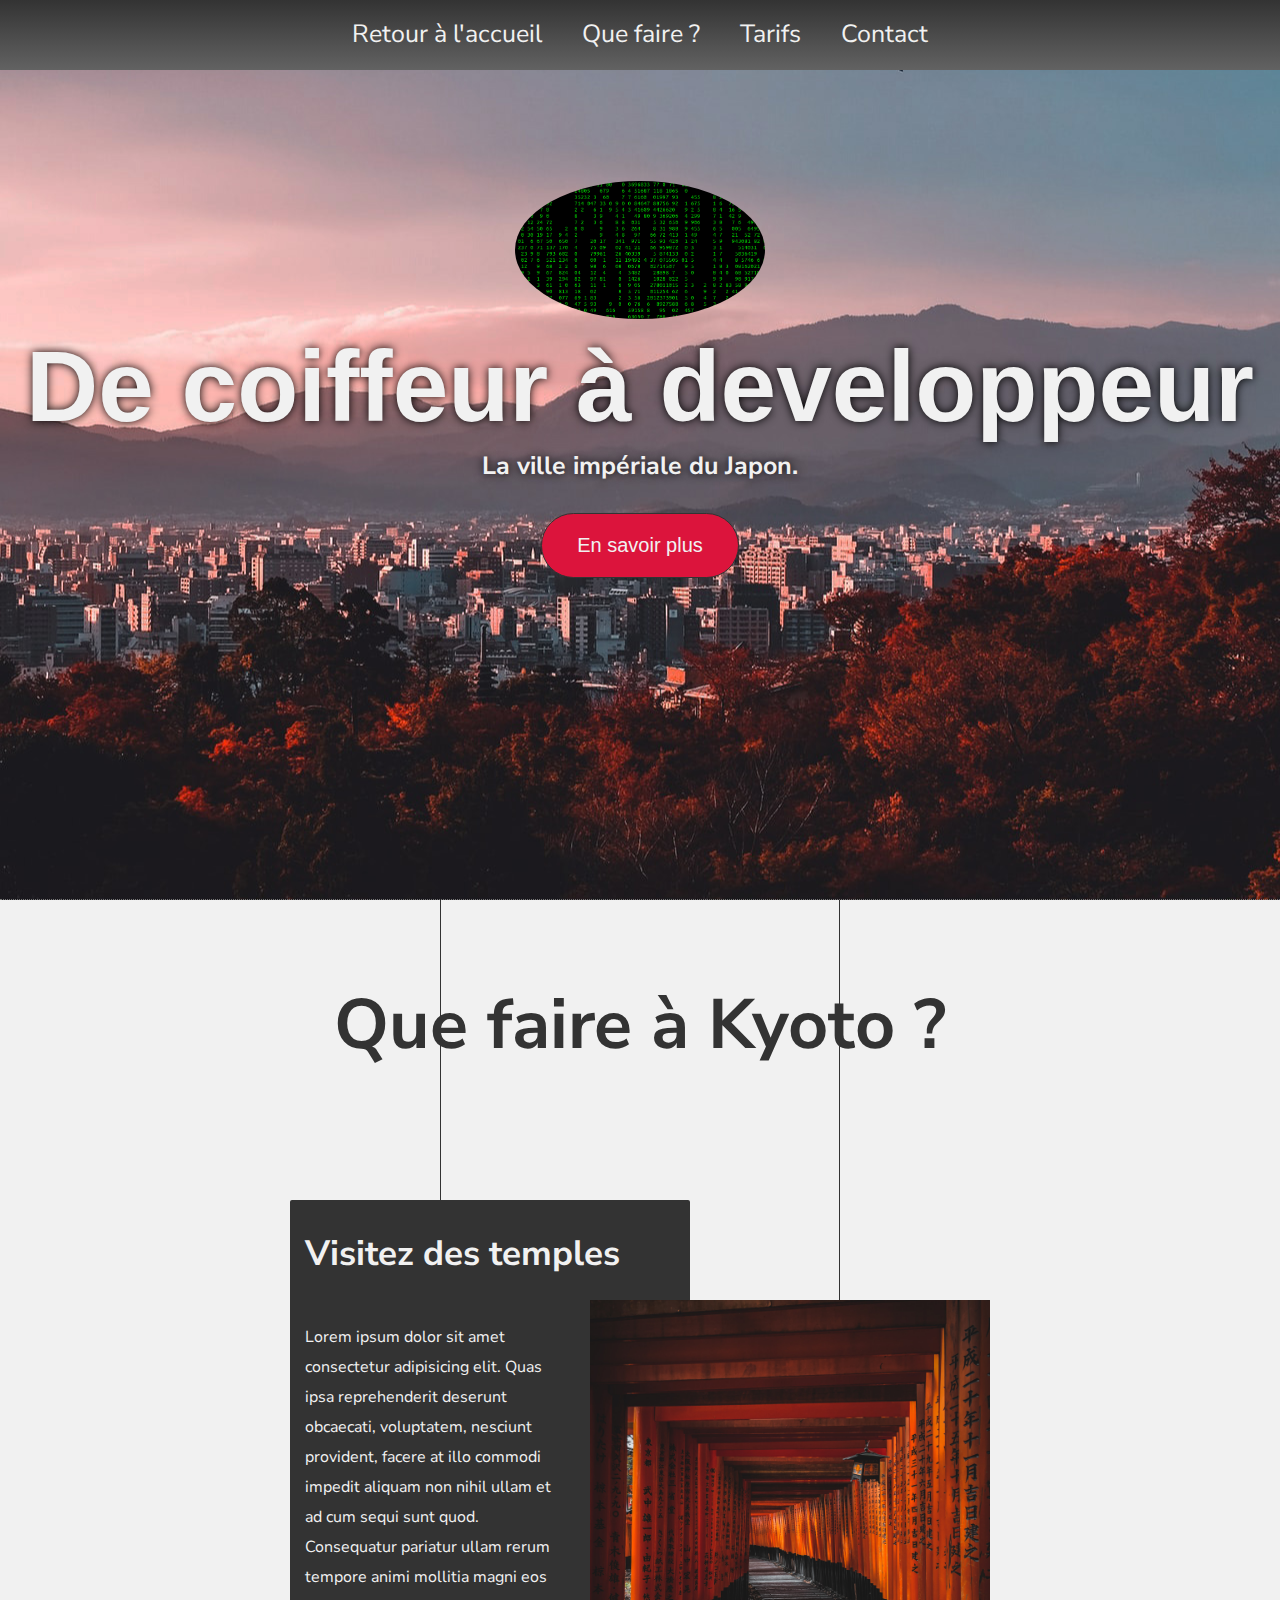
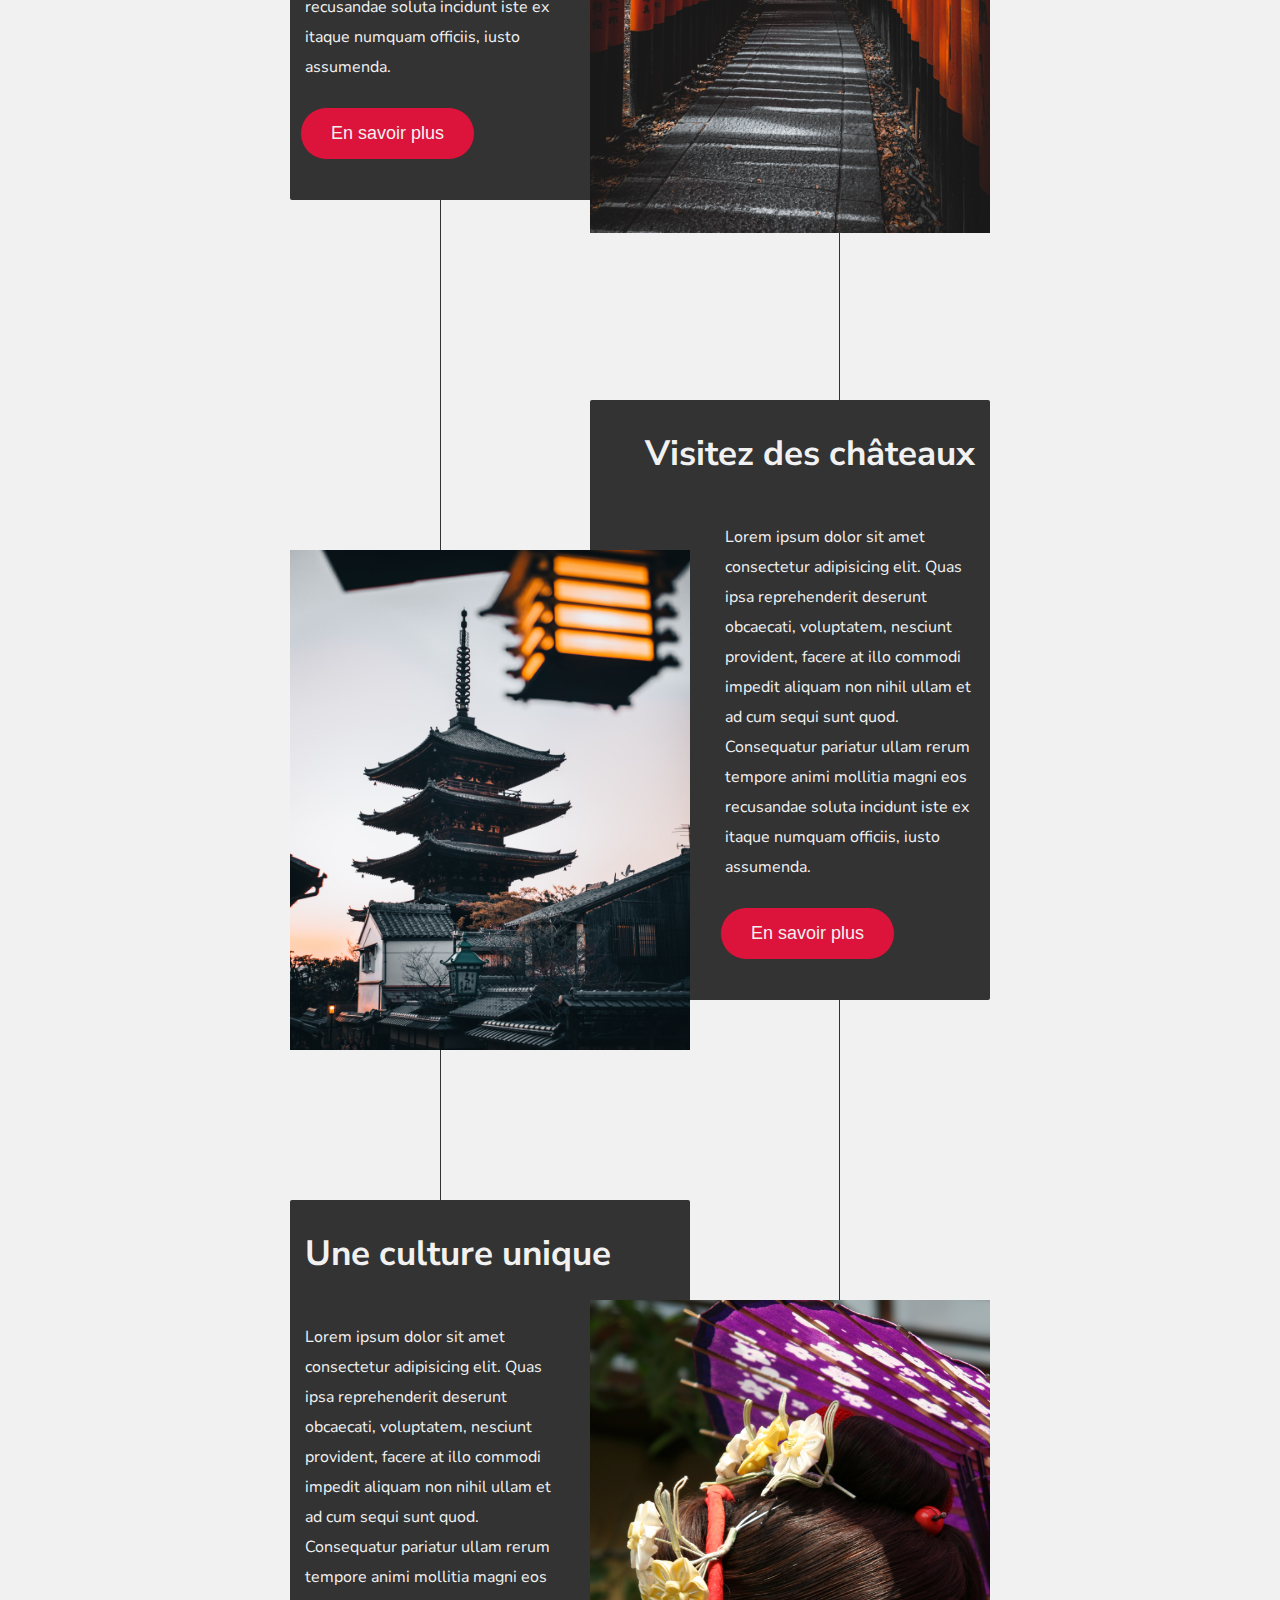
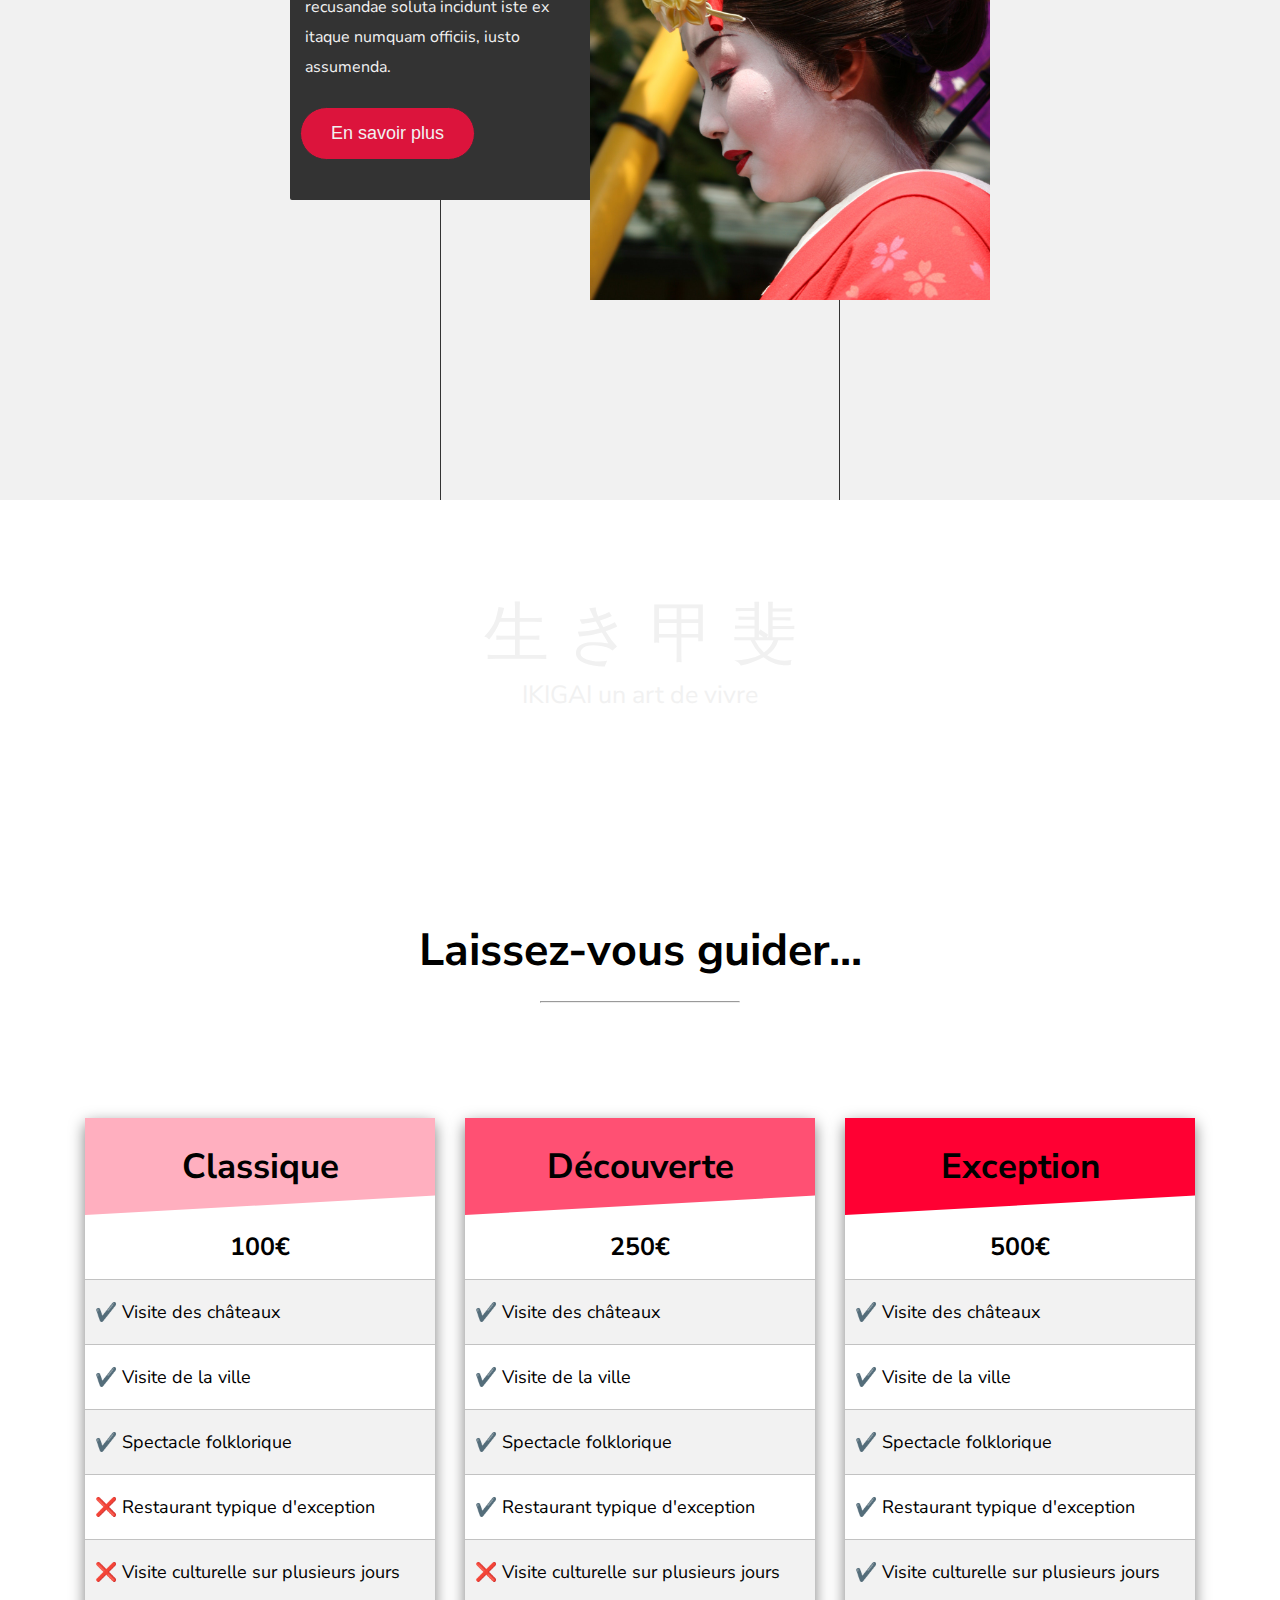
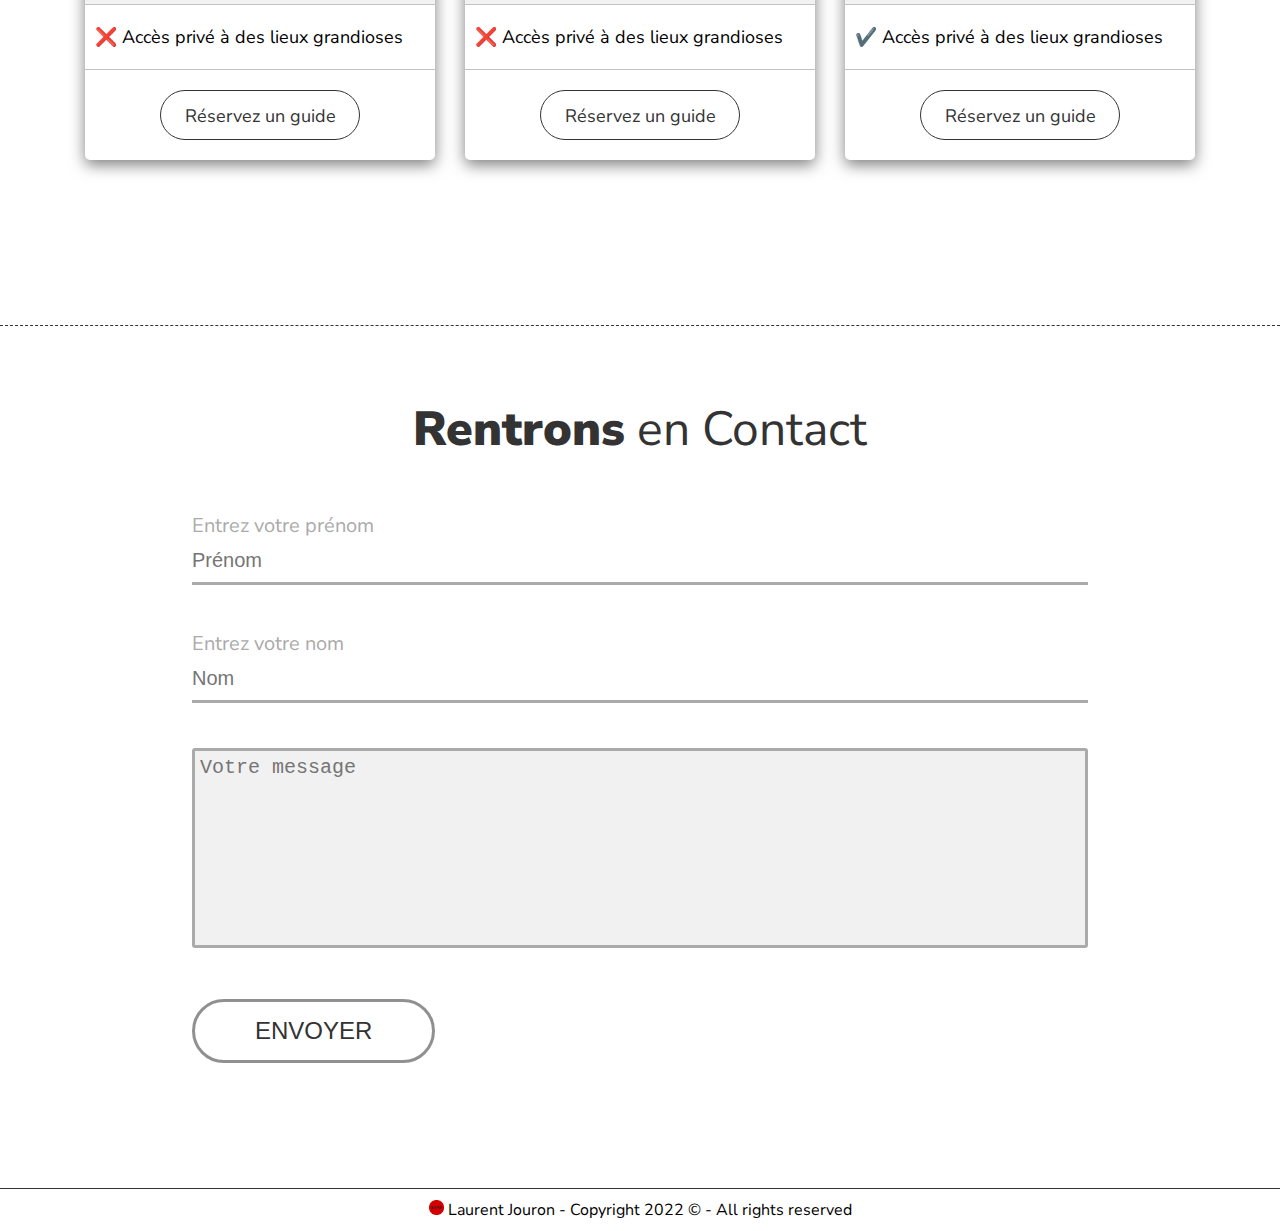
==== commit 214826ca: "avancement 29/03/2022" ====
--- a/coiffeur_developpeur.html
+++ b/coiffeur_developpeur.html
@@ -3,7 +3,8 @@
 <head>
     <meta charset="UTF-8">
     <meta name="viewport" content="width=device-width, initial-scale=1.0">
-    <title>Découvrez Kyoto</title>
+    <title>Coiffeur développeur</title>
+    <link rel="icon" href="ressources/ikigai.png">
     <link rel="stylesheet" href="CSS/coiffeur_developpeur.css">
     <link href="https://fonts.googleapis.com/css2?family=Merienda+One&family=Raleway:wght@500&display=swap" rel="stylesheet">
     <link href="https://fonts.googleapis.com/css2?family=Nunito+Sans&display=swap" rel="stylesheet">
@@ -22,8 +23,8 @@
     </nav>
 
     <div class="accueil" id="home">
-        <img src="ressources/logo-porte-japon.jpg" alt="logo porte traditionnelle japon" class="logo-kyoto">
-        <h1>Découvrez Kyoto</h1>
+        <img src="ressources/pluie_data.gif" alt="Fond noir et data verte" class="logo-kyoto">
+        <h1>De coiffeur à developpeur</h1>
         <p class="sous-titre">La ville impériale du Japon.</p>
         <button class="btn-accueil">En savoir plus</button>
     </div>
@@ -70,7 +71,7 @@
     <!-- Section Parallax -->
     <section class="parallax">
         <p>生 き 甲 斐</p>
-        <span>IKIGAI mon let motive</span>
+        <span>IKIGAI un art de vivre</span>
     </section> 
 
     <!-- Section tarifs -->
--- a/CSS/coiffeur_developpeur.css
+++ b/CSS/coiffeur_developpeur.css
@@ -113,7 +113,7 @@
 
 .logo-kyoto {
     border-radius: 50%;
-    width: 180px;
+    width: 250px;
     display: block;
     margin: 180px auto 0;
 }
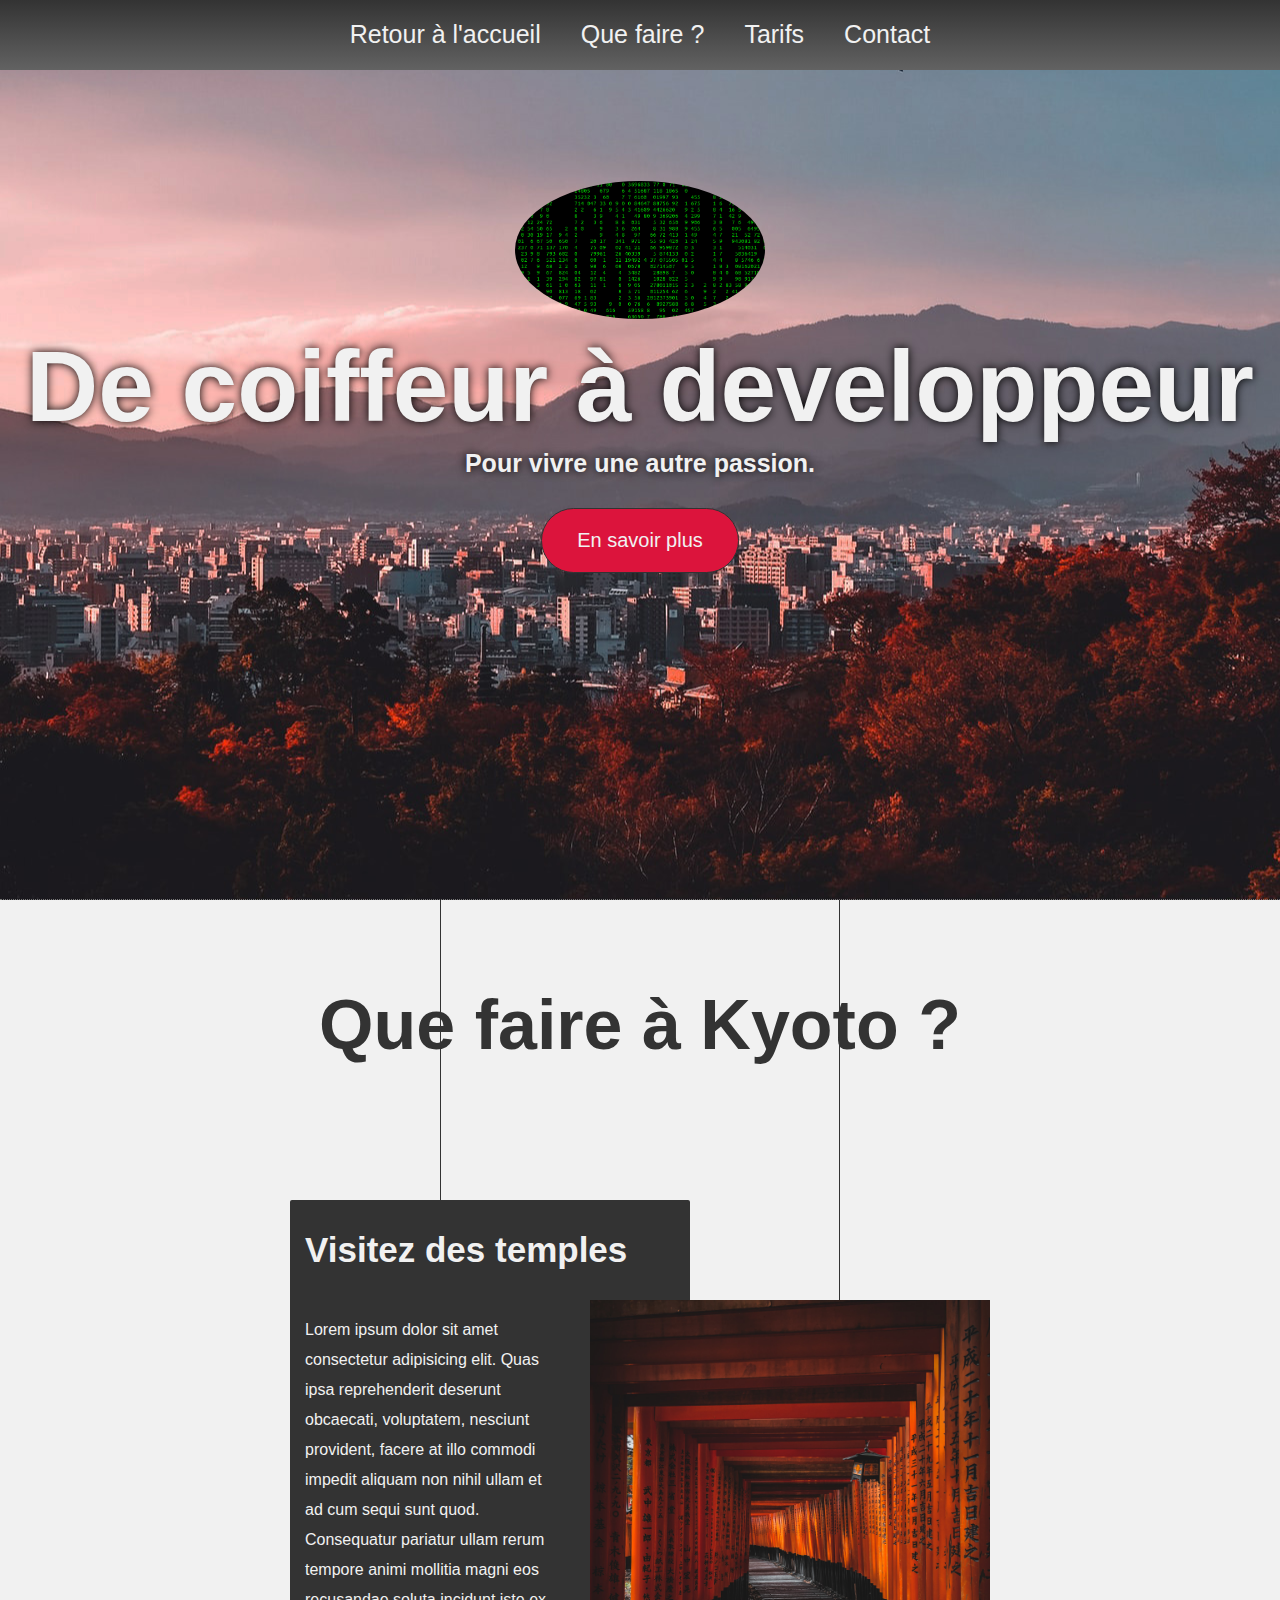
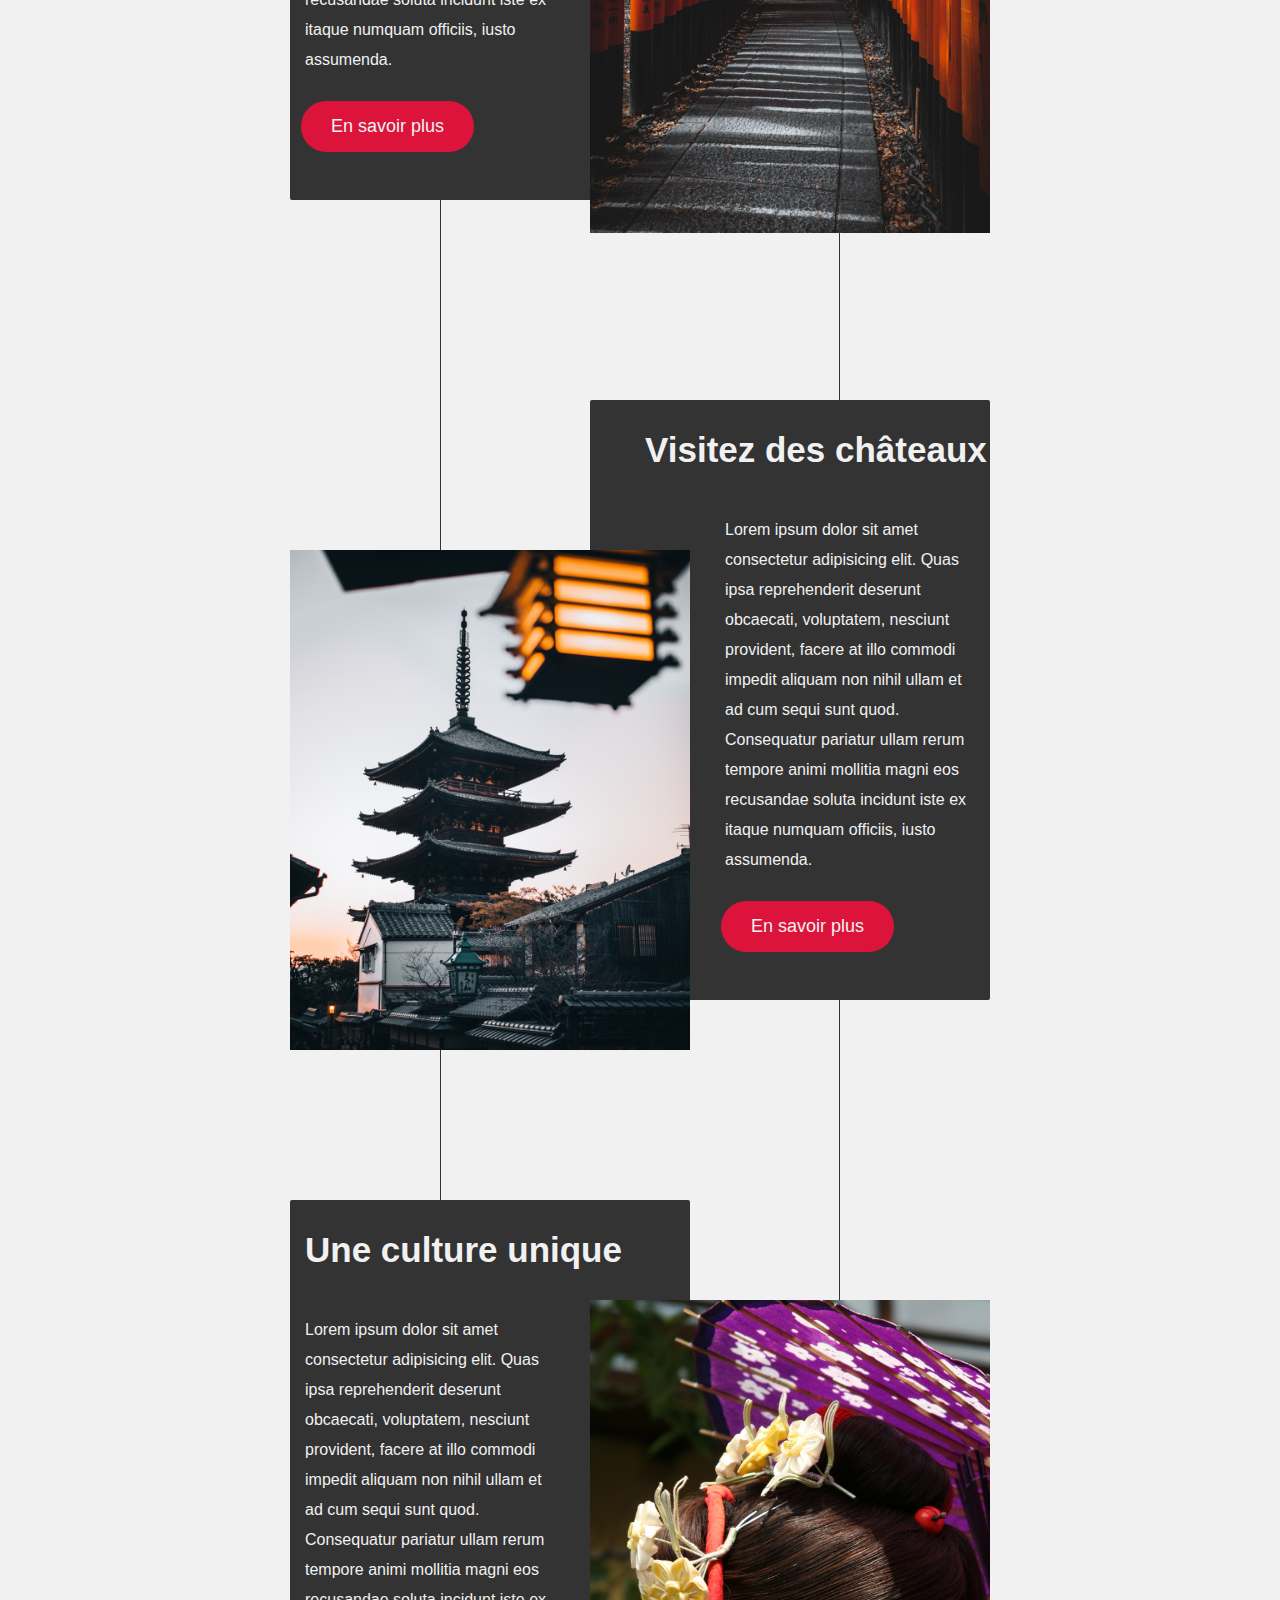
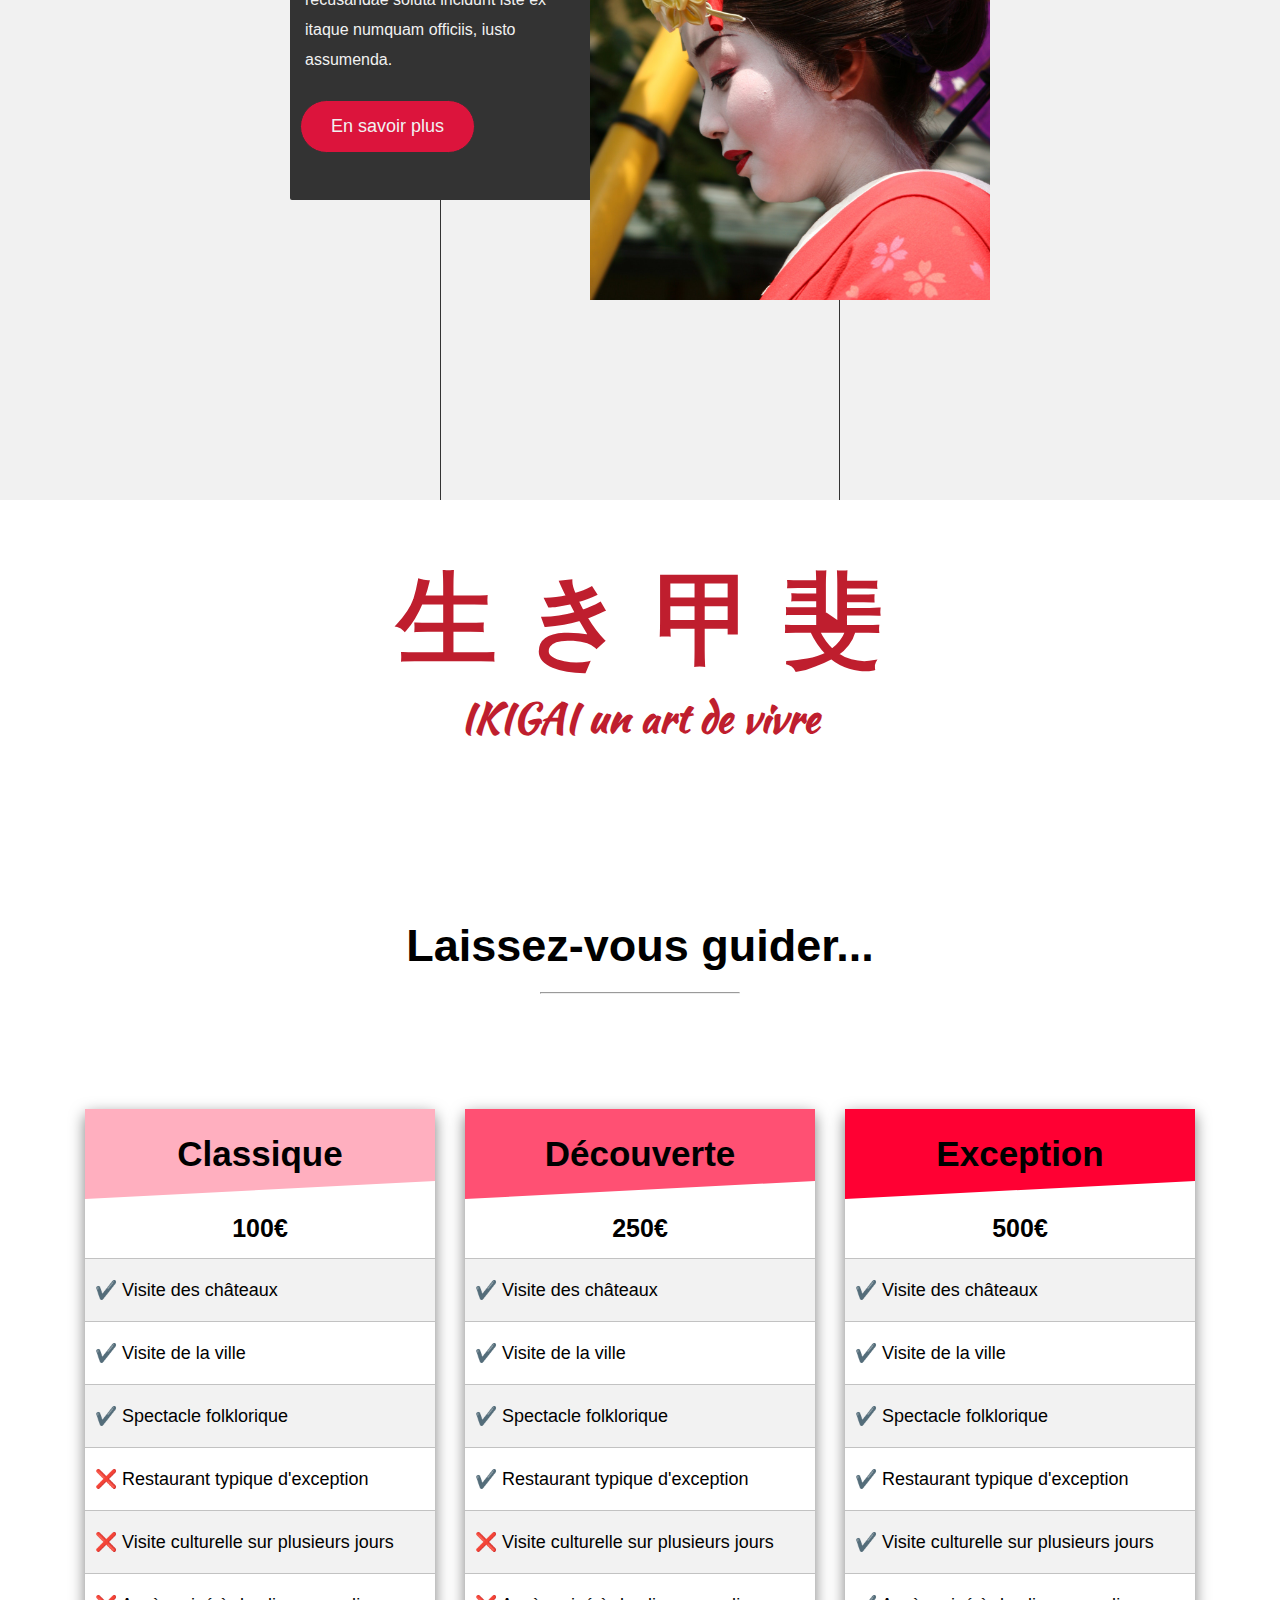
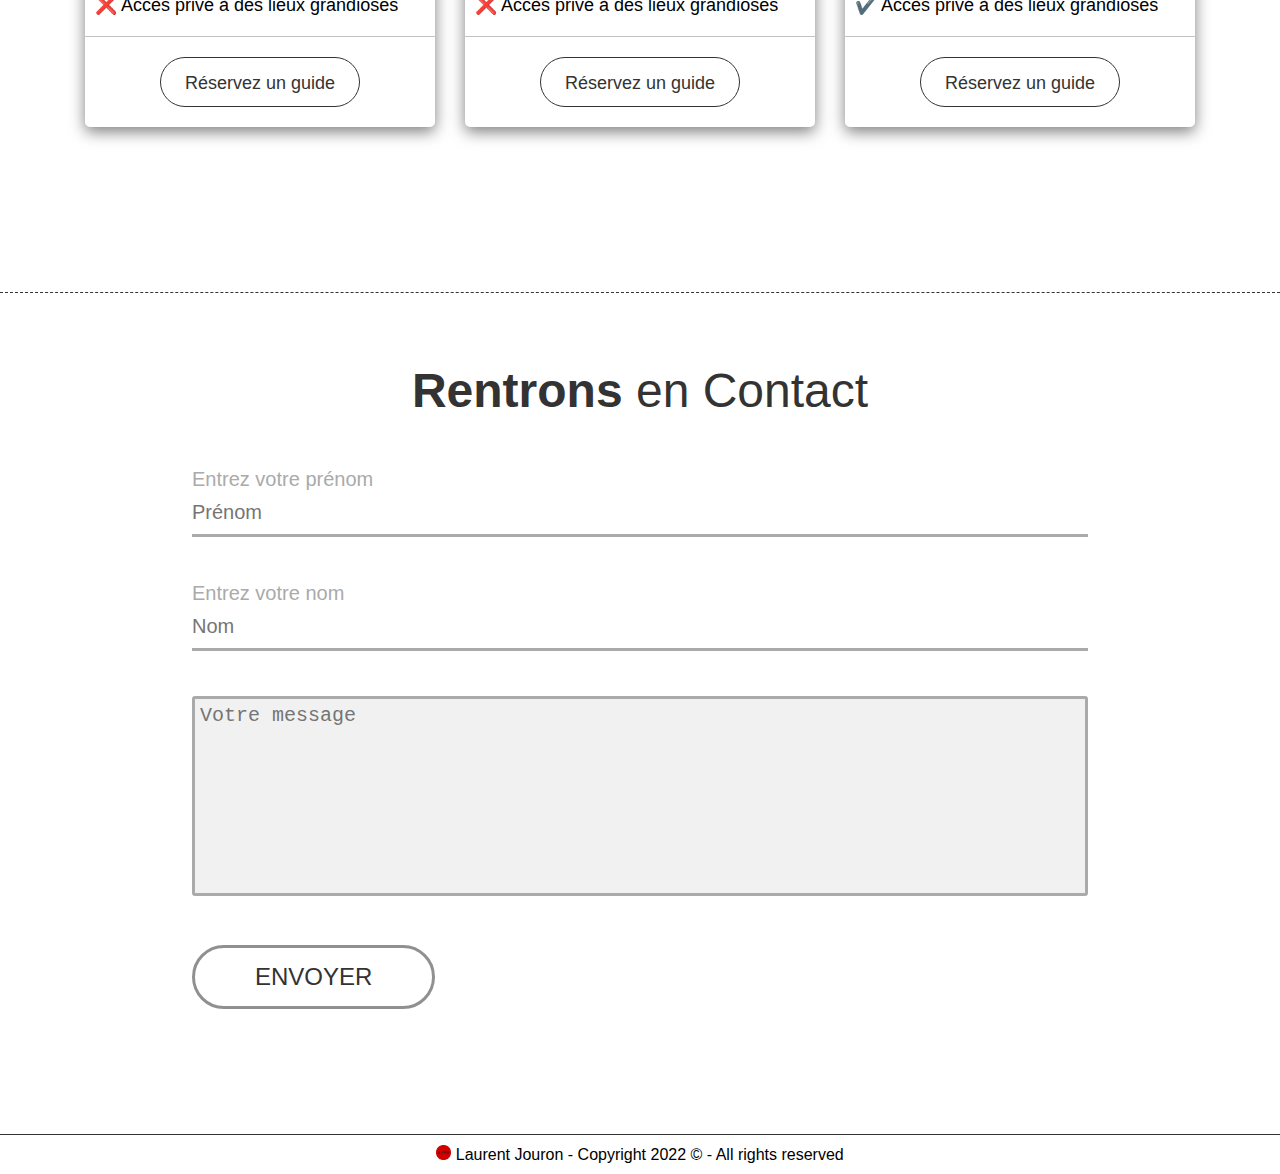
==== commit b8cca5fb: "correction de bugs et avancement" ====
--- a/coiffeur_developpeur.html
+++ b/coiffeur_developpeur.html
@@ -6,8 +6,9 @@
     <title>Coiffeur développeur</title>
     <link rel="icon" href="ressources/ikigai.png">
     <link rel="stylesheet" href="CSS/coiffeur_developpeur.css">
-    <link href="https://fonts.googleapis.com/css2?family=Merienda+One&family=Raleway:wght@500&display=swap" rel="stylesheet">
-    <link href="https://fonts.googleapis.com/css2?family=Nunito+Sans&display=swap" rel="stylesheet">
+    <link href="https://fonts.googleapis.com/css2?family=Abril+Fatface&family=Poppins&display=swap" rel="stylesheet">
+    <link href="https://fonts.googleapis.com/css?family=Abril+Fatface" rel="stylesheet">
+    <link href="https://fonts.googleapis.com/css?family=Kaushan+Script" rel="stylesheet">
 </head>
 
 <body>
@@ -23,9 +24,9 @@
     </nav>
 
     <div class="accueil" id="home">
-        <img src="ressources/pluie_data.gif" alt="Fond noir et data verte" class="logo-kyoto">
+        <img src="ressources/pluie_data.gif" alt="Fond noir et data verte" class="data_gif">
         <h1>De coiffeur à developpeur</h1>
-        <p class="sous-titre">La ville impériale du Japon.</p>
+        <p class="sous-titre">Pour vivre une autre passion.</p>
         <button class="btn-accueil">En savoir plus</button>
     </div>
 
--- a/CSS/coiffeur_developpeur.css
+++ b/CSS/coiffeur_developpeur.css
@@ -111,7 +111,7 @@
     border-bottom: 1px dotted #777777;
 }
 
-.logo-kyoto {
+.data_gif {
     border-radius: 50%;
     width: 250px;
     display: block;
@@ -602,7 +602,8 @@
 .parallax {
     width: 100%;
     height: 300px;
-    background: url(../ressources/parallax-large-flou.jpg);
+    background-image: url(../ressources/parallax_calligraphie.jpg);
+    background-position: 13% 10%;
     background-attachment: fixed;
     display: flex;
     justify-content: center;
@@ -610,14 +611,17 @@
     flex-direction: column;
 }
 .parallax p {
-    font-size: 65px;
-    color: var(--color4);
+    font-size: 100px;
+    color: var(--color1);
+    font-weight: 800;
     text-align: center;
 }
 .parallax span {
     display: block;
-    font-size: 25px;
-    color: var(--color4);
+    font-family: 'Kaushan Script';
+    font-size: 40px;
+    color: var(--color1);
+    font-weight: 800;
     text-align: center;
 }
 
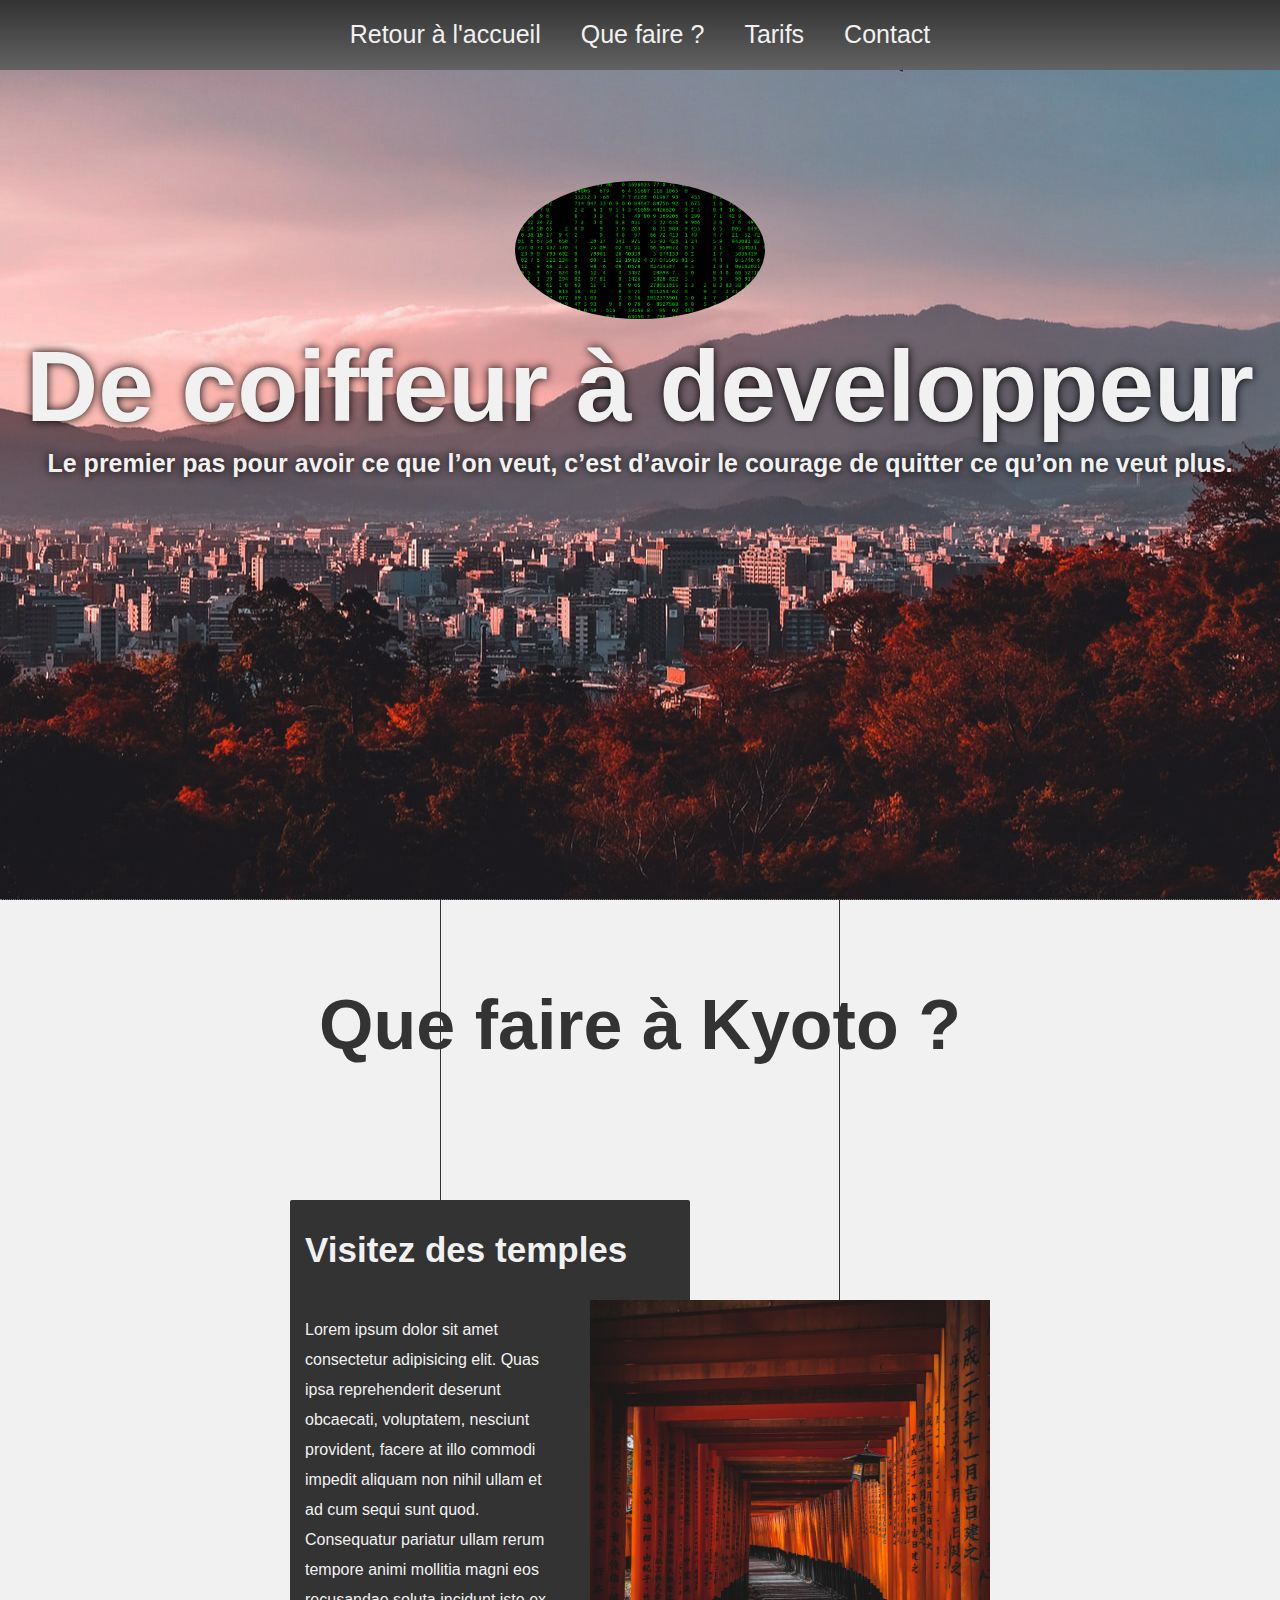
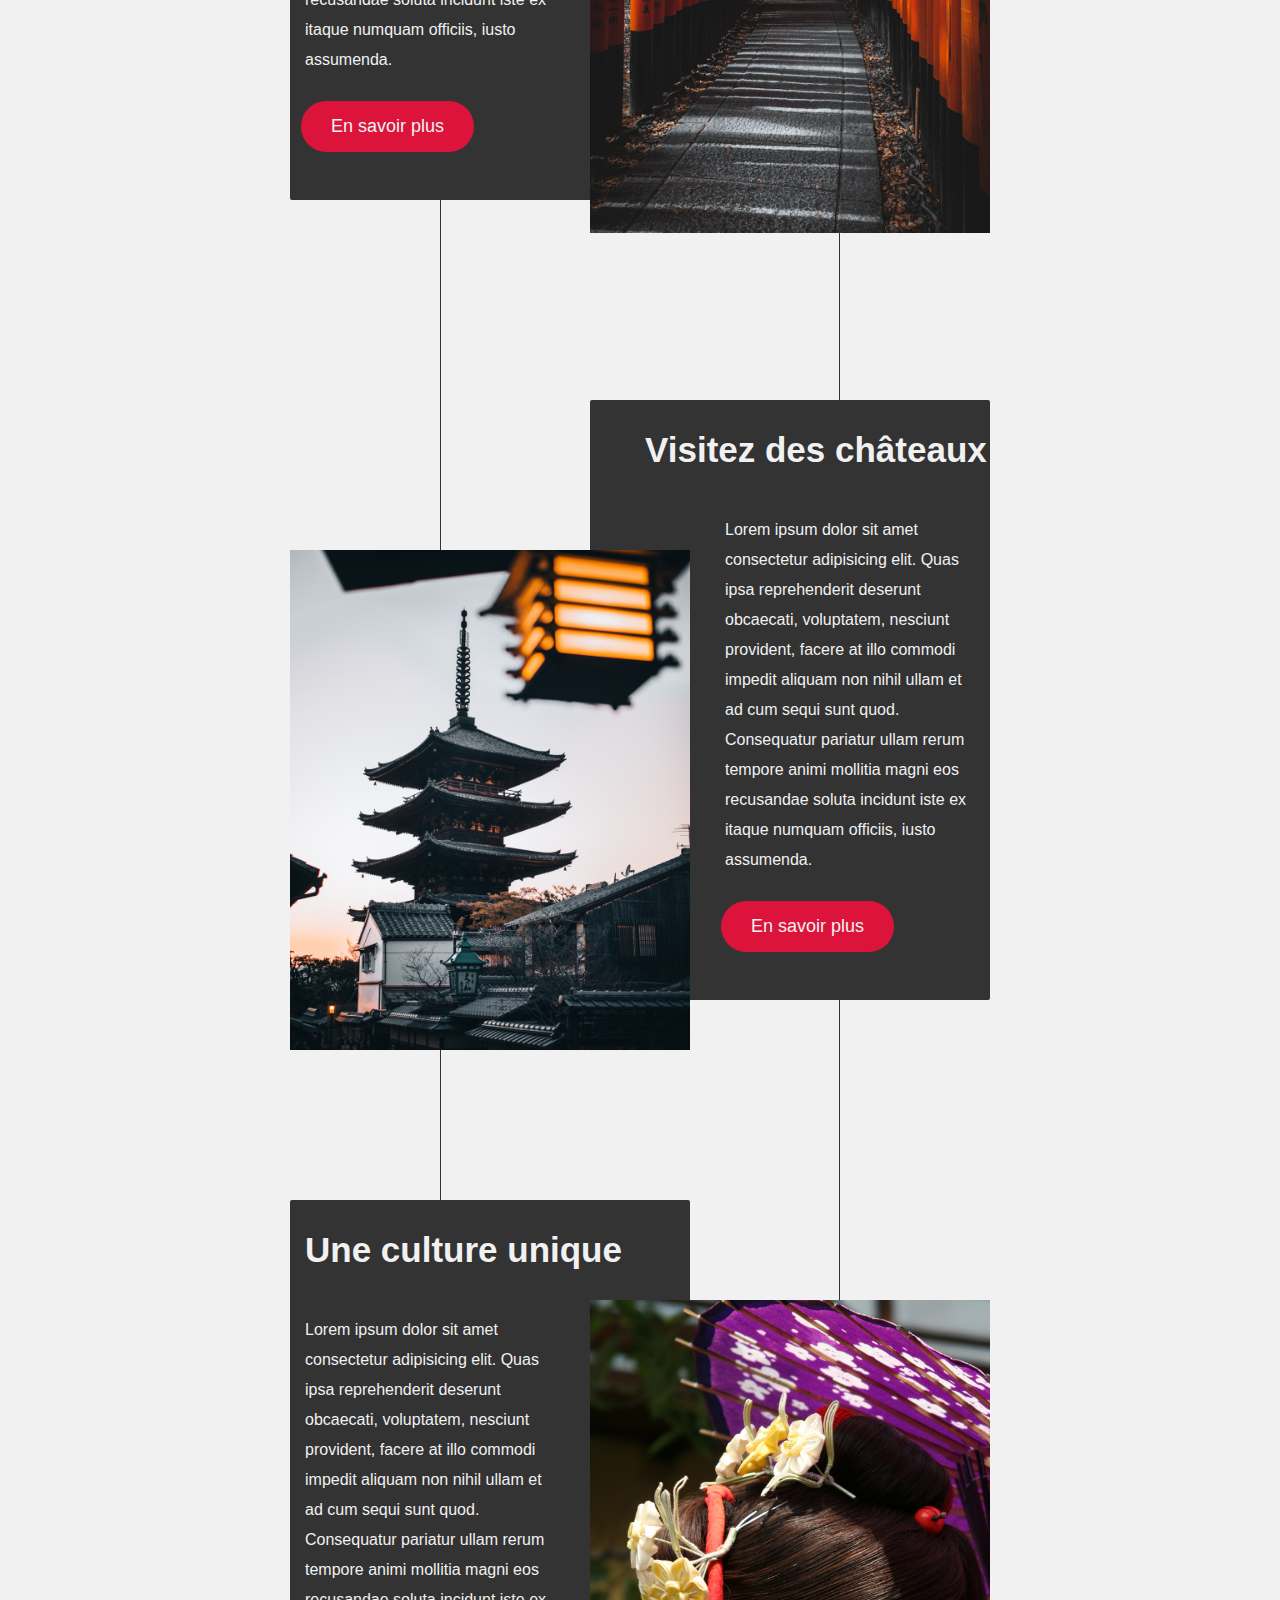
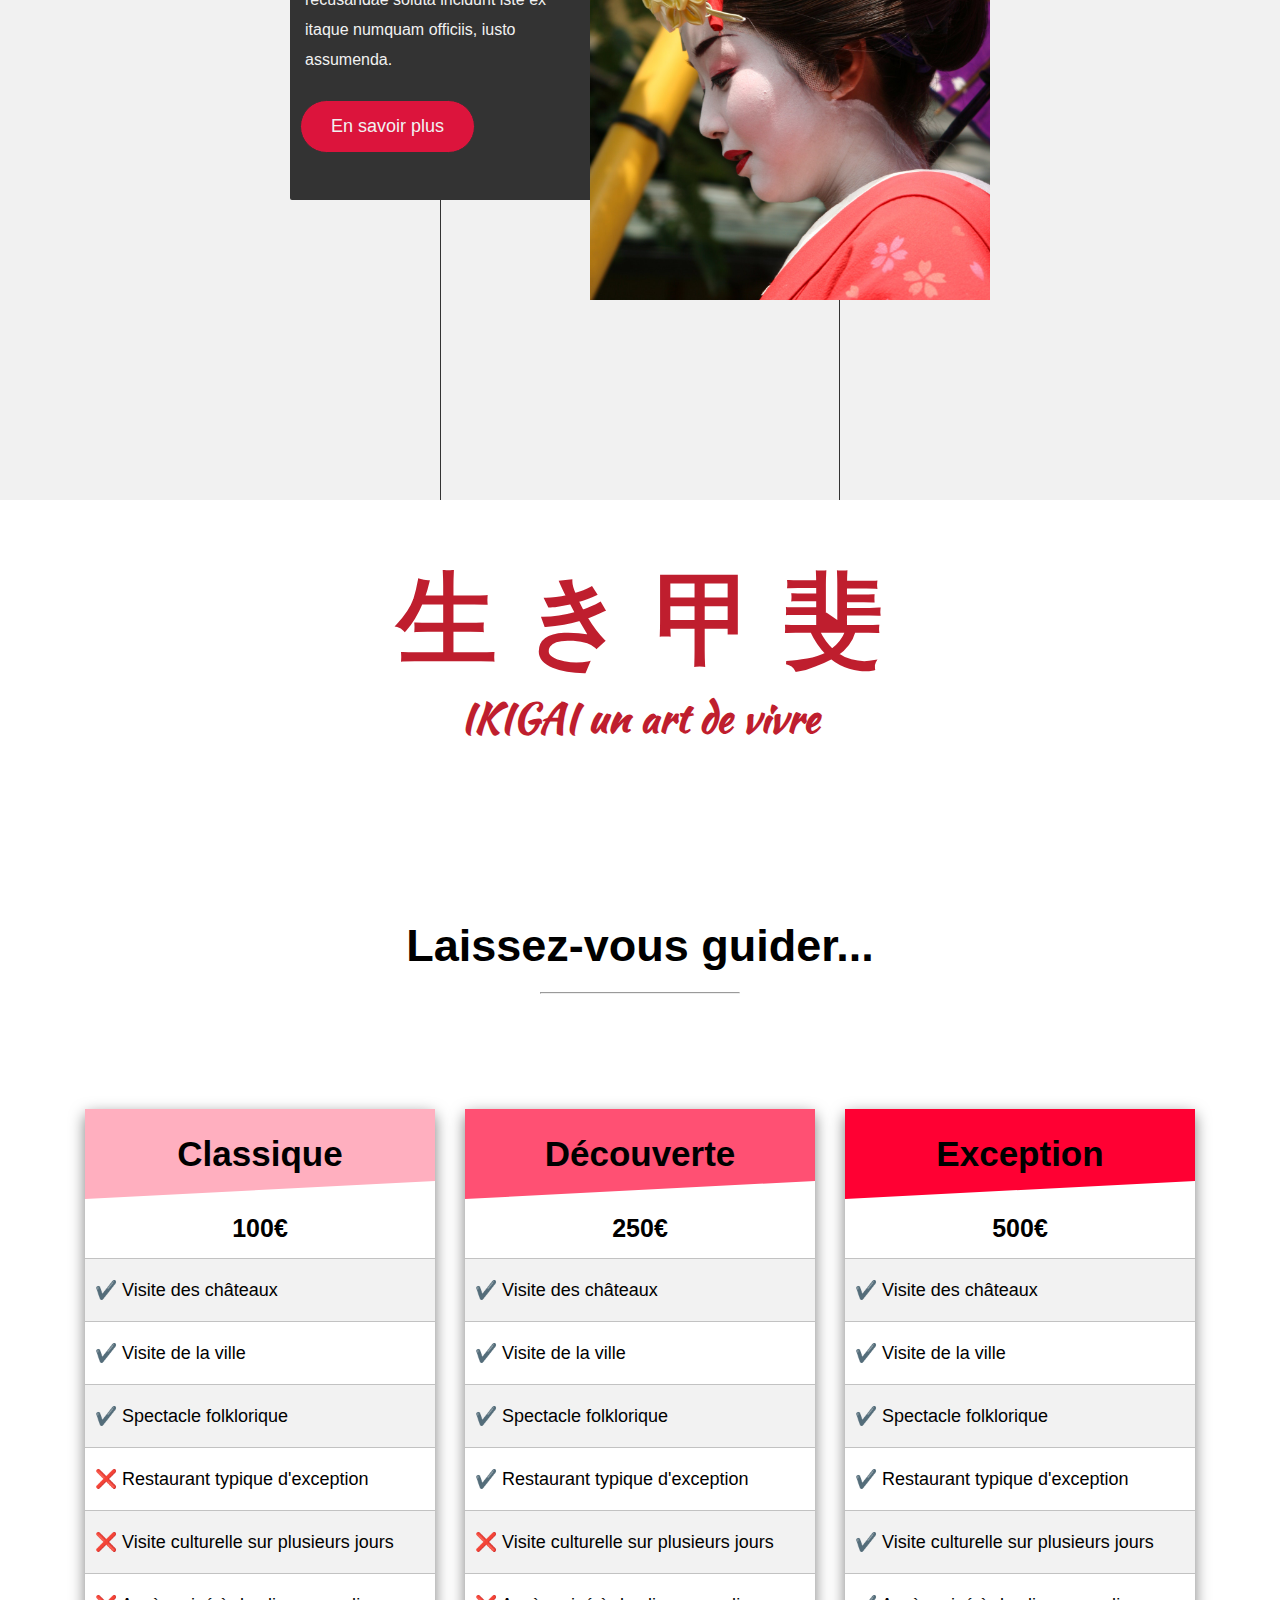
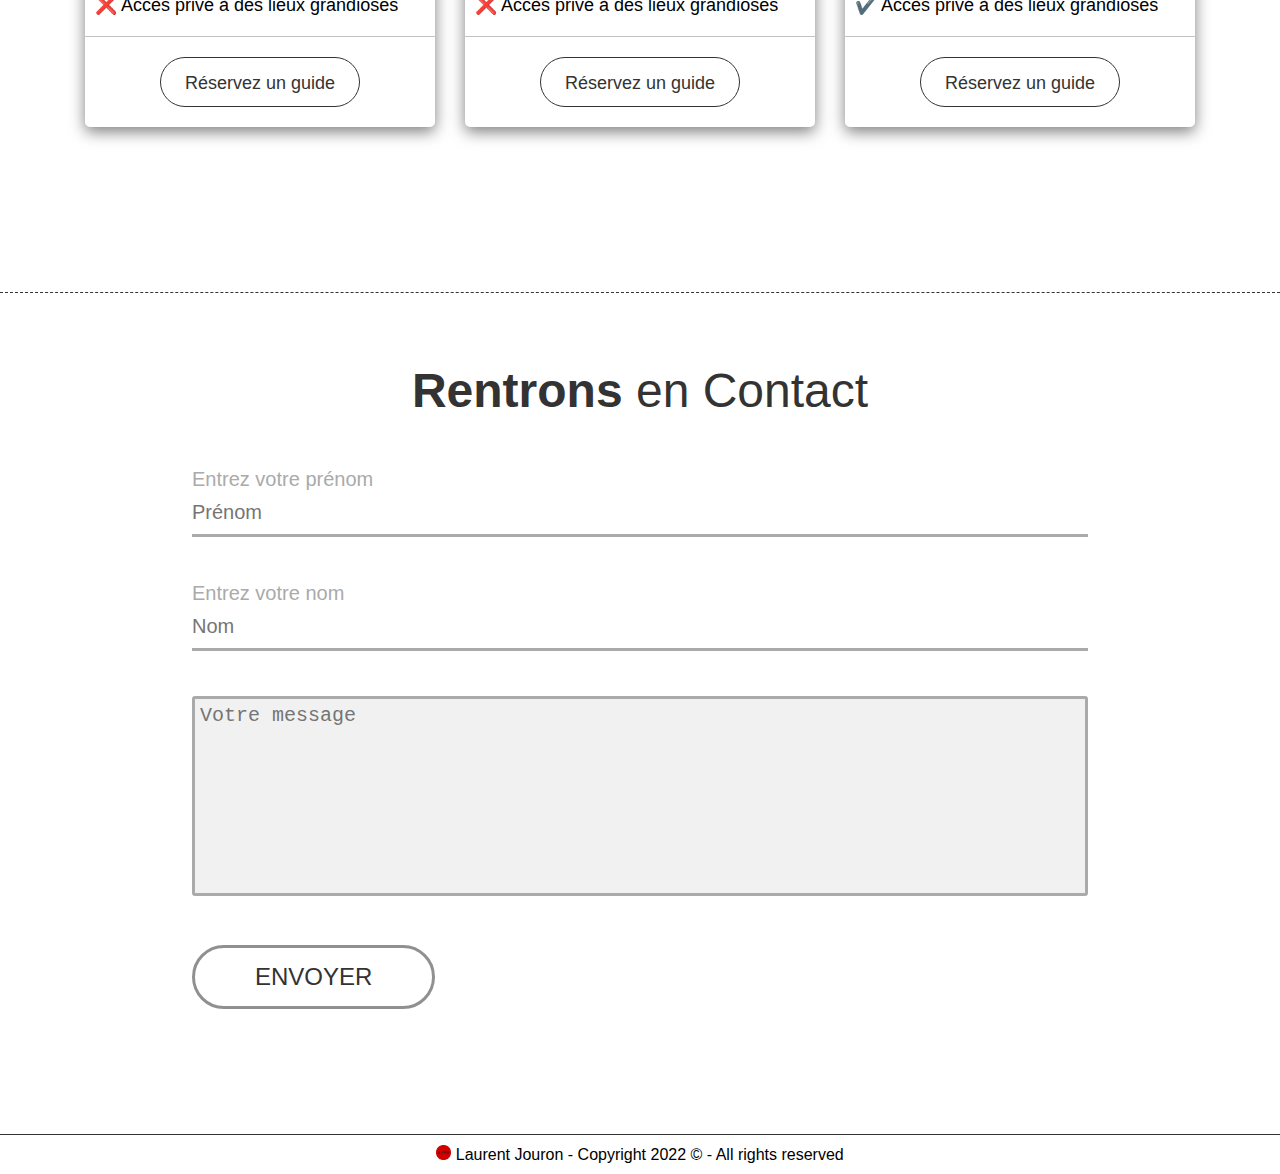
==== commit d771f9f6: "Refactore" ====
--- a/coiffeur_developpeur.html
+++ b/coiffeur_developpeur.html
@@ -26,8 +26,7 @@
     <div class="accueil" id="home">
         <img src="ressources/pluie_data.gif" alt="Fond noir et data verte" class="data_gif">
         <h1>De coiffeur à developpeur</h1>
-        <p class="sous-titre">Pour vivre une autre passion.</p>
-        <button class="btn-accueil">En savoir plus</button>
+        <p class="sous-titre">Le premier pas pour avoir ce que l’on veut, c’est d’avoir le courage de quitter ce qu’on ne veut plus.</p>
     </div>
 
     <!-- Section asymetrique img + texte -->
